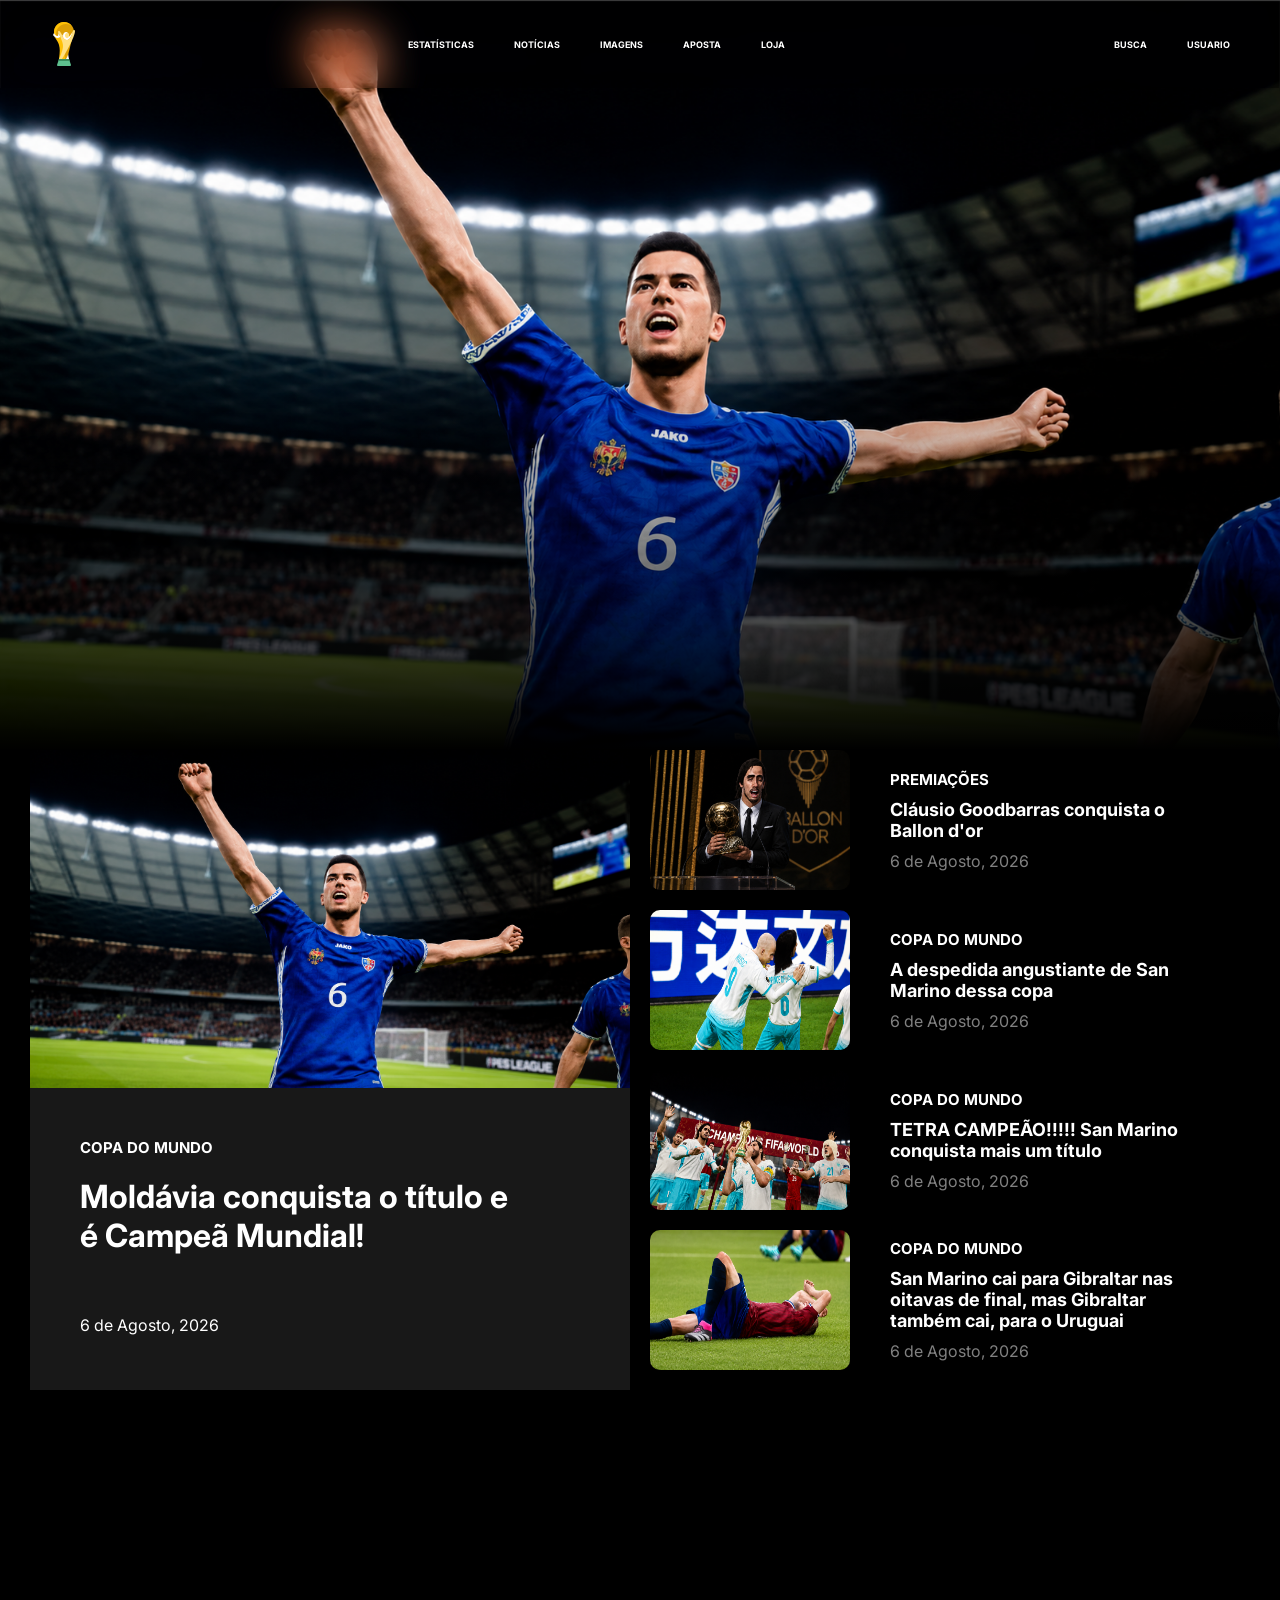
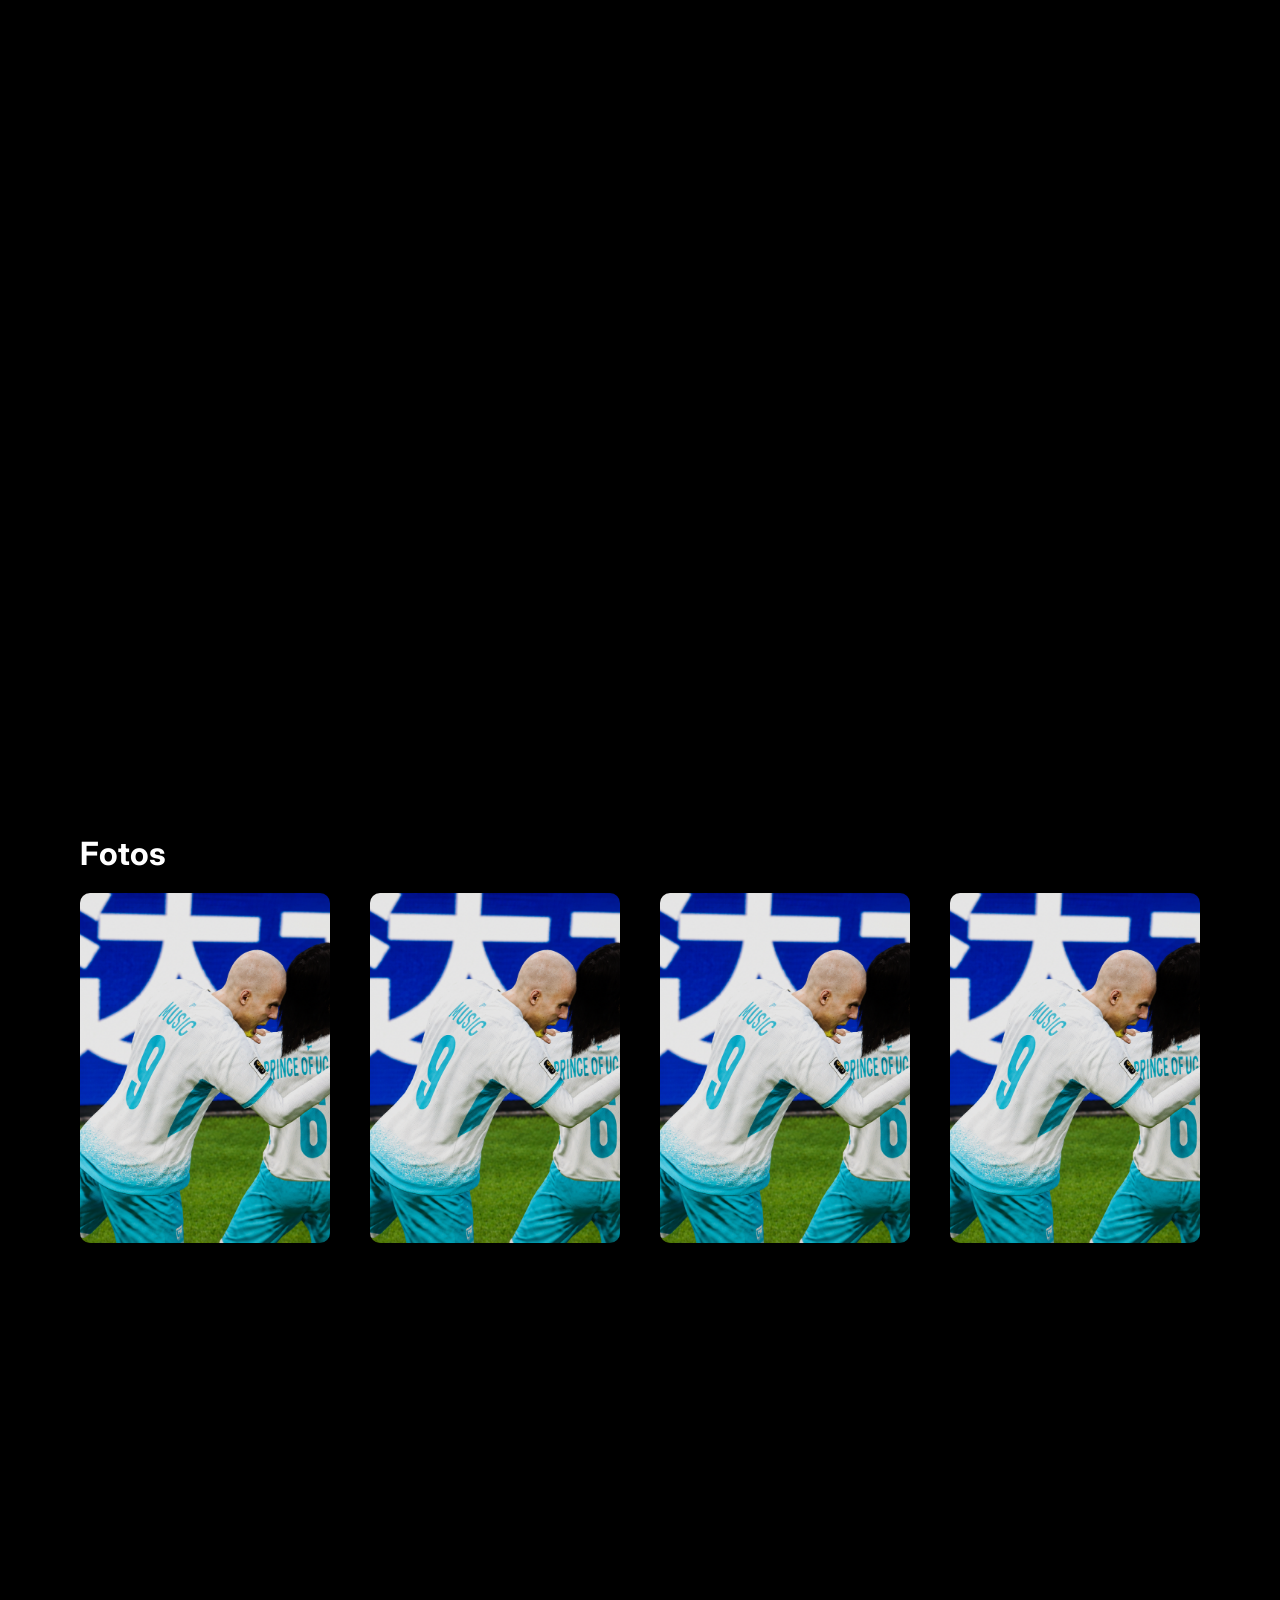
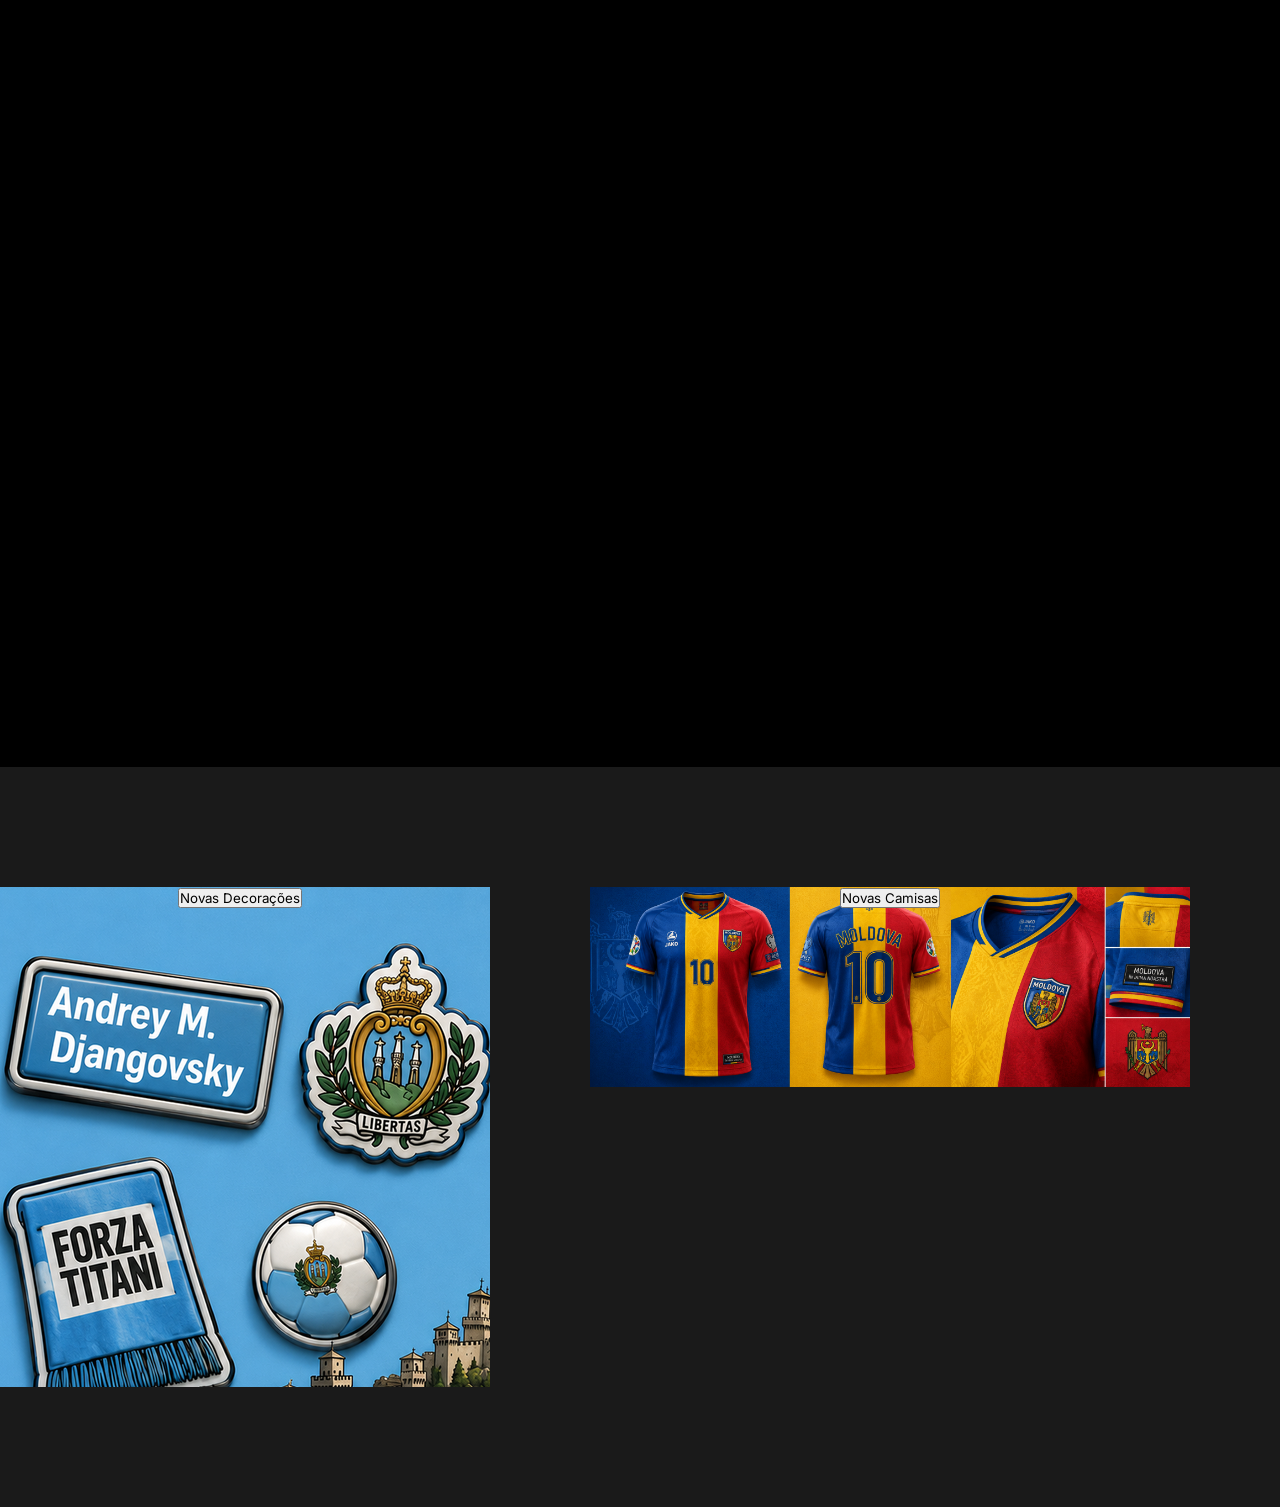
==== index.html @ 5e970877 "making the initial page" ====
<!DOCTYPE html>
<html lang="en">
<head>
    <meta charset="UTF-8">
    <meta name="viewport" content="width=device-width, initial-scale=1.0">
    <link rel="preconnect" href="https://fonts.googleapis.com">
    <link rel="preconnect" href="https://fonts.gstatic.com" crossorigin>
    <link href="https://fonts.googleapis.com/css2?family=Inter:ital,opsz,wght@0,14..32,100..900;1,14..32,100..900&family=Montserrat:ital,wght@0,100..900;1,100..900&display=swap" rel="stylesheet">
    <link rel="stylesheet" href="style.css">
    <link rel="icon" type="image/png" href="images/logoSite.png">
    <title>New World Cup</title>
</head>
<body>
    <nav>
        <img src="/images/logoSite.png" alt="Logo">
        <div class="centralOptions">
            <h1>Estatísticas</h1>
            <h1>Notícias</h1>
            <h1>Imagens</h1>
            <h1>Aposta</h1>
            <h1>Loja</h1>
        </div>
        <div class="rightSide-user">
            <h1>Busca</h1>
            <h1>Usuario</h1>
        </div>
    </nav>
    <main>
        <div class="slider">
            <div class="slides">
                <img src="/images/noticias/moldavaCampea.png" alt="">
                <img src="/images/noticias/johnnyeclausio.png" alt="">
                <img src="images/noticias/tetraSanMarino.png" alt="">
                <img src="images/noticias/GibraltarPerdendo.png" alt="">
            </div>
        </div>


        <div class="cardRecentNews">

            <div class="cardLeft">
                <img src="images/noticias/moldavaCampea.png" alt="NOTICIA1">
                <div class="infoNews1">
                    <h2>COPA DO MUNDO</h2>
                    <h1>Moldávia conquista o título e é Campeã Mundial!</h1>
                    <p>6 de Agosto, 2026</p>
                </div>
            </div>

            <div class="cardsRight">
                <div class="cards">
                    <img src="/images/noticias/clausioBoladeouro.png" alt="NEWS2">
                    <div class="infoNewsOthers">
                        <h2>PREMIAÇÕES</h2>
                        <h1>Cláusio Goodbarras conquista o Ballon d'or</h1>
                        <p>6 de Agosto, 2026</p>
                    </div>
                </div>
                <div class="cards">
                    <img src="/images/noticias/johnnyeclausio.png" alt="NEWS2">
                    <div class="infoNewsOthers">
                        <h2>COPA DO MUNDO</h2>
                        <h1>A despedida angustiante de San Marino dessa copa</h1>
                        <p>6 de Agosto, 2026</p>
                    </div>
                </div>
                <div class="cards">
                    <img src="/images/noticias/tetraSanMarino.png" alt="NEWS2">
                    <div class="infoNewsOthers">
                        <h2>COPA DO MUNDO</h2>
                        <h1>TETRA CAMPEÃO!!!!! San Marino conquista mais um título</h1>
                        <p>6 de Agosto, 2026</p>
                    </div>
                </div>
                <div class="cards">
                    <img src="/images/noticias/GibraltarPerdendo.png" alt="NEWS2">
                    <div class="infoNewsOthers">
                        <h2>COPA DO MUNDO</h2>
                        <h1>San Marino cai para Gibraltar nas oitavas de final, mas Gibraltar também cai, para o Uruguai</h1>
                        <p>6 de Agosto, 2026</p>
                    </div>
                </div>
            </div>
        </div>

        <div class="cardVideo">
            <video width="100%" height="900px" autoplay loop muted>
                <source src="images/teste.mp4" type="video/mp4">
            </video>
        </div>

        <div class="imagesPhotos">
            <h1>Fotos</h1>
            <div class="cardImages">
                <img src="/images/noticias/johnnyeclausio.png" alt="">
                <img src="/images/noticias/johnnyeclausio.png" alt="">
                <img src="/images/noticias/johnnyeclausio.png" alt="">
                <img src="/images/noticias/johnnyeclausio.png" alt="">
            </div>
        </div>

        <div class="cardVideo">
            <video width="100%" height="900px" autoplay loop muted>
                <source src="images/chaves1.mp4" type="video/mp4">
            </video>
        </div>


        <div class="lojaCards">
            
            <div class="leftSideStore">
                <div class="leftImageStore">
                    <button>Novas Decorações</button>
                </div>
            </div>
            <div class="rightUpSideStore">
                <div class="upSideStore">
                    <button>Novas Camisas</button>
                </div>
            </div>
        </div>


    </main>


    <script src="script.js"></script>
</body>
</html>
---- style.css ----
* {
    margin: 0;
    padding: 0;
    box-sizing: border-box;
    font-family: "Inter", sans-serif;
}

::-webkit-scrollbar {
    display: none;
}

nav {
    display: flex;
    justify-content: space-between;
    align-items: center;

    width: 100%;
    box-sizing: border-box;

    padding: 20px 40px;

    font-size: 6px;
    text-transform: uppercase;

    position: fixed;
    top: 0;
    left: 0;

    background: rgba(0, 0, 0, 0.1);
    backdrop-filter: blur(20px) saturate(180%);

    box-shadow:
        0 10px 40px rgba(0, 0, 0, 0),
        inset 0 1px 1px rgba(255, 255, 255, 0.25);

    z-index: 9999;

    transition: transform 0.35s ease;
}

nav.hidden {
    transform: translateY(-120%);
}

nav h1 {
    padding: 10px;
    transition: 0.6s ease;
    border-radius: 20px;
    color: white;
    cursor: pointer;
}

nav h1:hover {
    background-color: rgba(214, 214, 214, 0.13);
}


body {
    background-color: rgb(0, 0, 0);
}

.centralOptions {
    display: flex;
    gap: 20px;
}


.rightSide-user {
    display: flex;
    gap: 20px;
}

.slider {
    position: relative;
    width: 100%;
    height: 750px;
    overflow: hidden;
}

.slider::after {
    content: "";
    position: absolute;
    inset: 0;

    background: linear-gradient(
        to bottom,
        transparent 50%,
        black 100%
    );

    pointer-events: none;
}

#prev,
#next {
    position: absolute;
    top: 50%;
    transform: translateY(-50%);
    z-index: 2;
    padding: 15px 20px;
    font-size: 30px;
    cursor: pointer;
}

#prev {
    left: 20px;
}

#next {
    right: 20px;
}

.slides {
    display: flex;
    width: 100%;
    height: 100%;

    transition: transform 0.5s ease;
}

.slides img {
    width: 100%;
    height: 100%;

    flex: 0 0 100%;
    object-fit: cover;
}

.cardRecentNews {
    display: flex;
    color: white;
    padding-bottom: 80px;
}

main {
    display: flex;
    flex-direction: column;
    justify-content: center;
    text-align: center;
    align-items: center;
}


/* Card de notícias principais */

.cardLeft {
    display: flex;
    text-align: start;
    flex-direction: column;
    background-color: rgba(255, 255, 255, 0.096);
    gap: 50px;
    cursor: pointer;
    transition: 0.4s ease;
    padding-bottom: 40px;
}

.cardLeft:hover {
    background-color: rgba(255, 255, 255, 0.116);
}

.cardLeft img{
    width: 600px;
}

.infoNews1 {
    padding-left: 50px;
    max-width: 500px;
}

.infoNews1 h2 {
    font-size: 15px;
}

.infoNews1 h1 {
    padding: 20px 0px 60px 0px;
}


.cards {
    display: flex;
    align-items: center;
    margin: 0px 0px 20px 20px;
    gap: 40px;
    padding: 20px 40px 20px 0px;
    cursor: pointer;
    border-radius: 10px;
    max-width: 600px;
    max-height: 140px;
    text-align: start;
    transition: 0.4s ease;
}

.cards:hover {
    background-color: rgba(255, 255, 255, 0.116);
}

.cards h1 {
    font-size: 18px;
    padding: 10px 0px 10px 0px;
}

.cards h2 {
    font-size: 15px;

}

.cards p {
    color: gray;
}

.cards img {
    width: 200px;
    min-width: 200px;
    min-height: 140px;
    border-radius: 10px;
}

.cardVideo {
    overflow: hidden;
    
    -webkit-mask-image: linear-gradient(
        to bottom,
        black 70%,
        transparent 100%
    );

    mask-image: linear-gradient(
        to bottom,
        black 70%,
        transparent 100%
    );
}
.cardVideo::after {
    content: "";
    position: absolute;
    inset: 0;
    background: linear-gradient(
        to bottom,
        transparent 50%,
        black 100%
    );
    pointer-events: none;
}

.imagesPhotos {
    display: flex;
    flex-direction: column;
    color: white;
    text-align: start;
    gap: 20px;
    padding: 60px 0px 120px 0px;
}

.cardImages {
    display: flex;
    gap: 40px;
}

.cardImages img {
    width: 250px;
    height: 350px;
    object-fit: cover;
    border-radius: 10px;
    opacity: 90%;
    transition: 0.4s ease;
    cursor: pointer;
}

.cardImages img:hover {
    opacity: 100%;
}

.lojaCards {
    display: flex;
    padding: 120px 0px 120px 0px;
    background-color: rgb(26, 26, 26);
    justify-content: center;
    width: 100%;
    position: relative;
    top: 100px;
}

.lojaCards h1{
    color: white;
}

.leftImageStore {
    width: 500px;
    height: 500px;
    background-image: url(/images/sanMarinoFigurinhas.png);
}

.upSideStore {
    width: 800px;
    height: 200px;
    background-image: url(/images/CamisasMoldavia.png);
    background-size: contain;
    background-repeat: no-repeat;
    background-position: center;
}
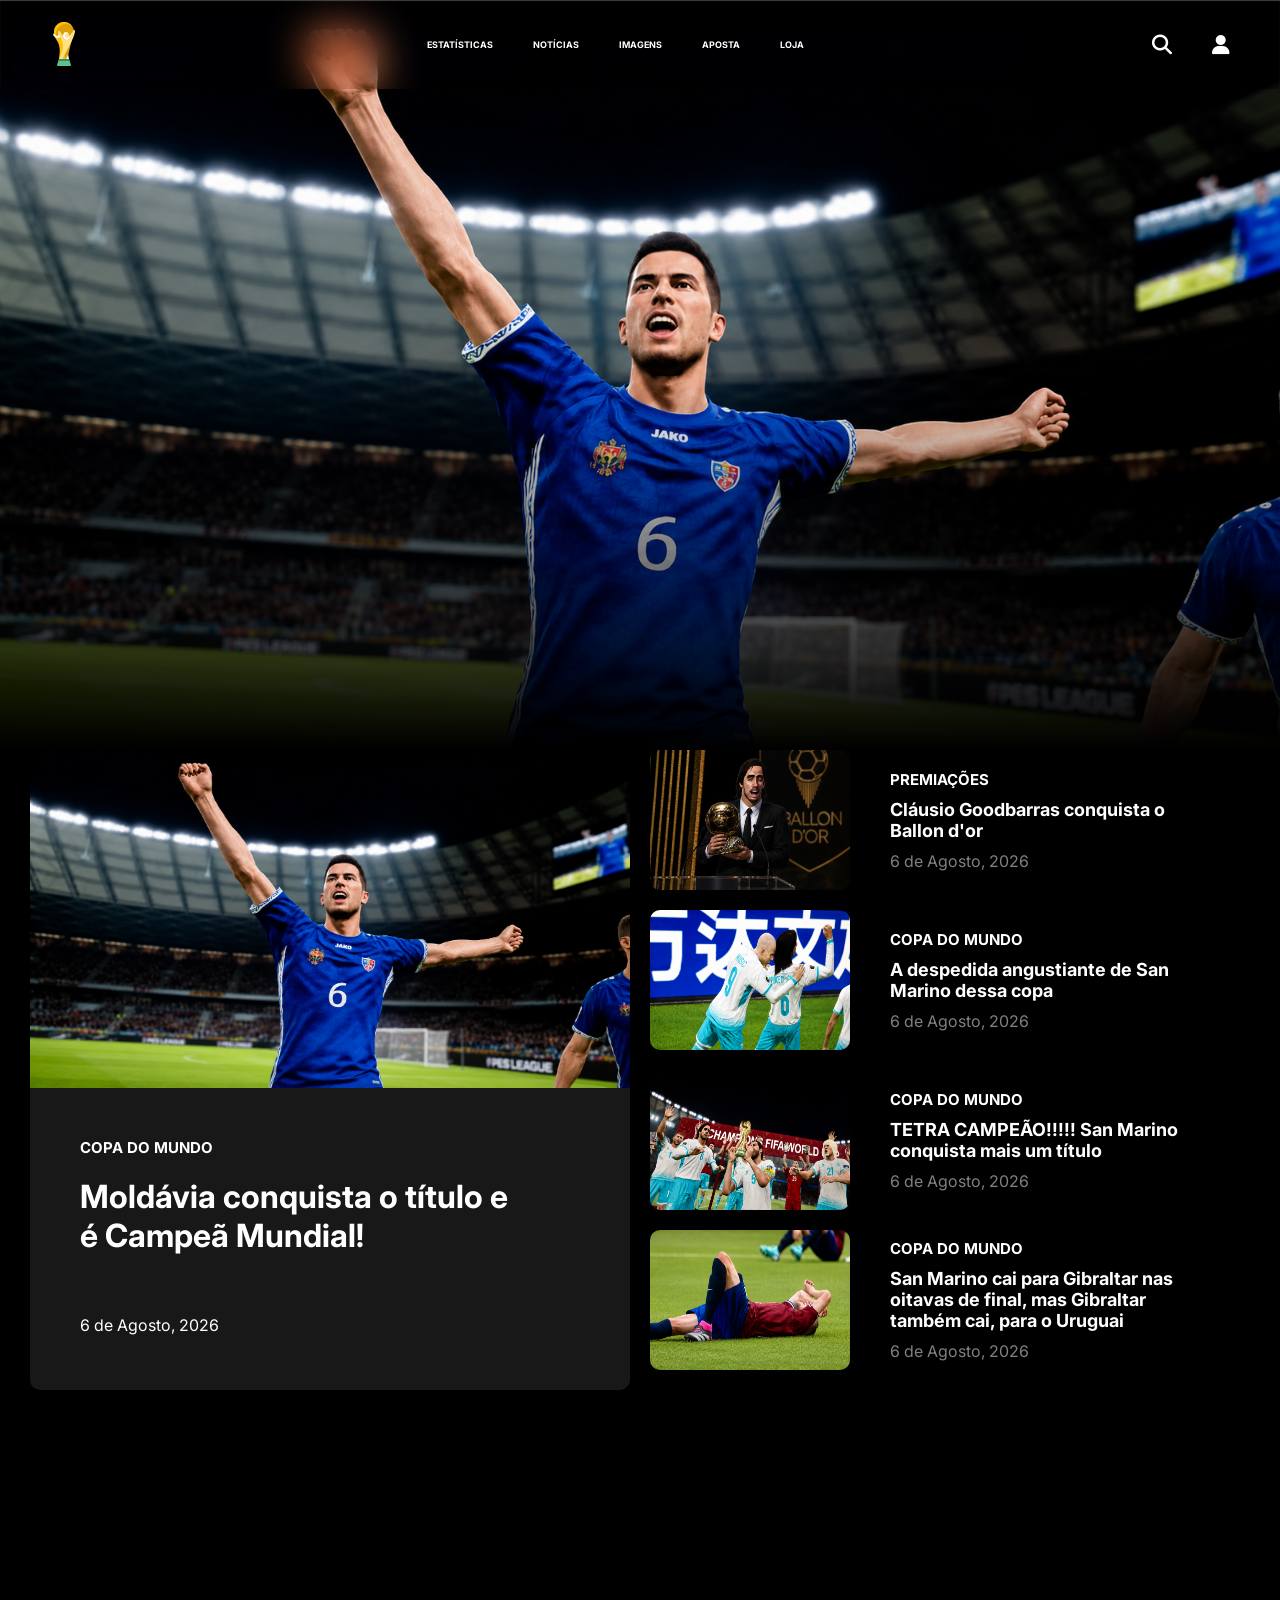
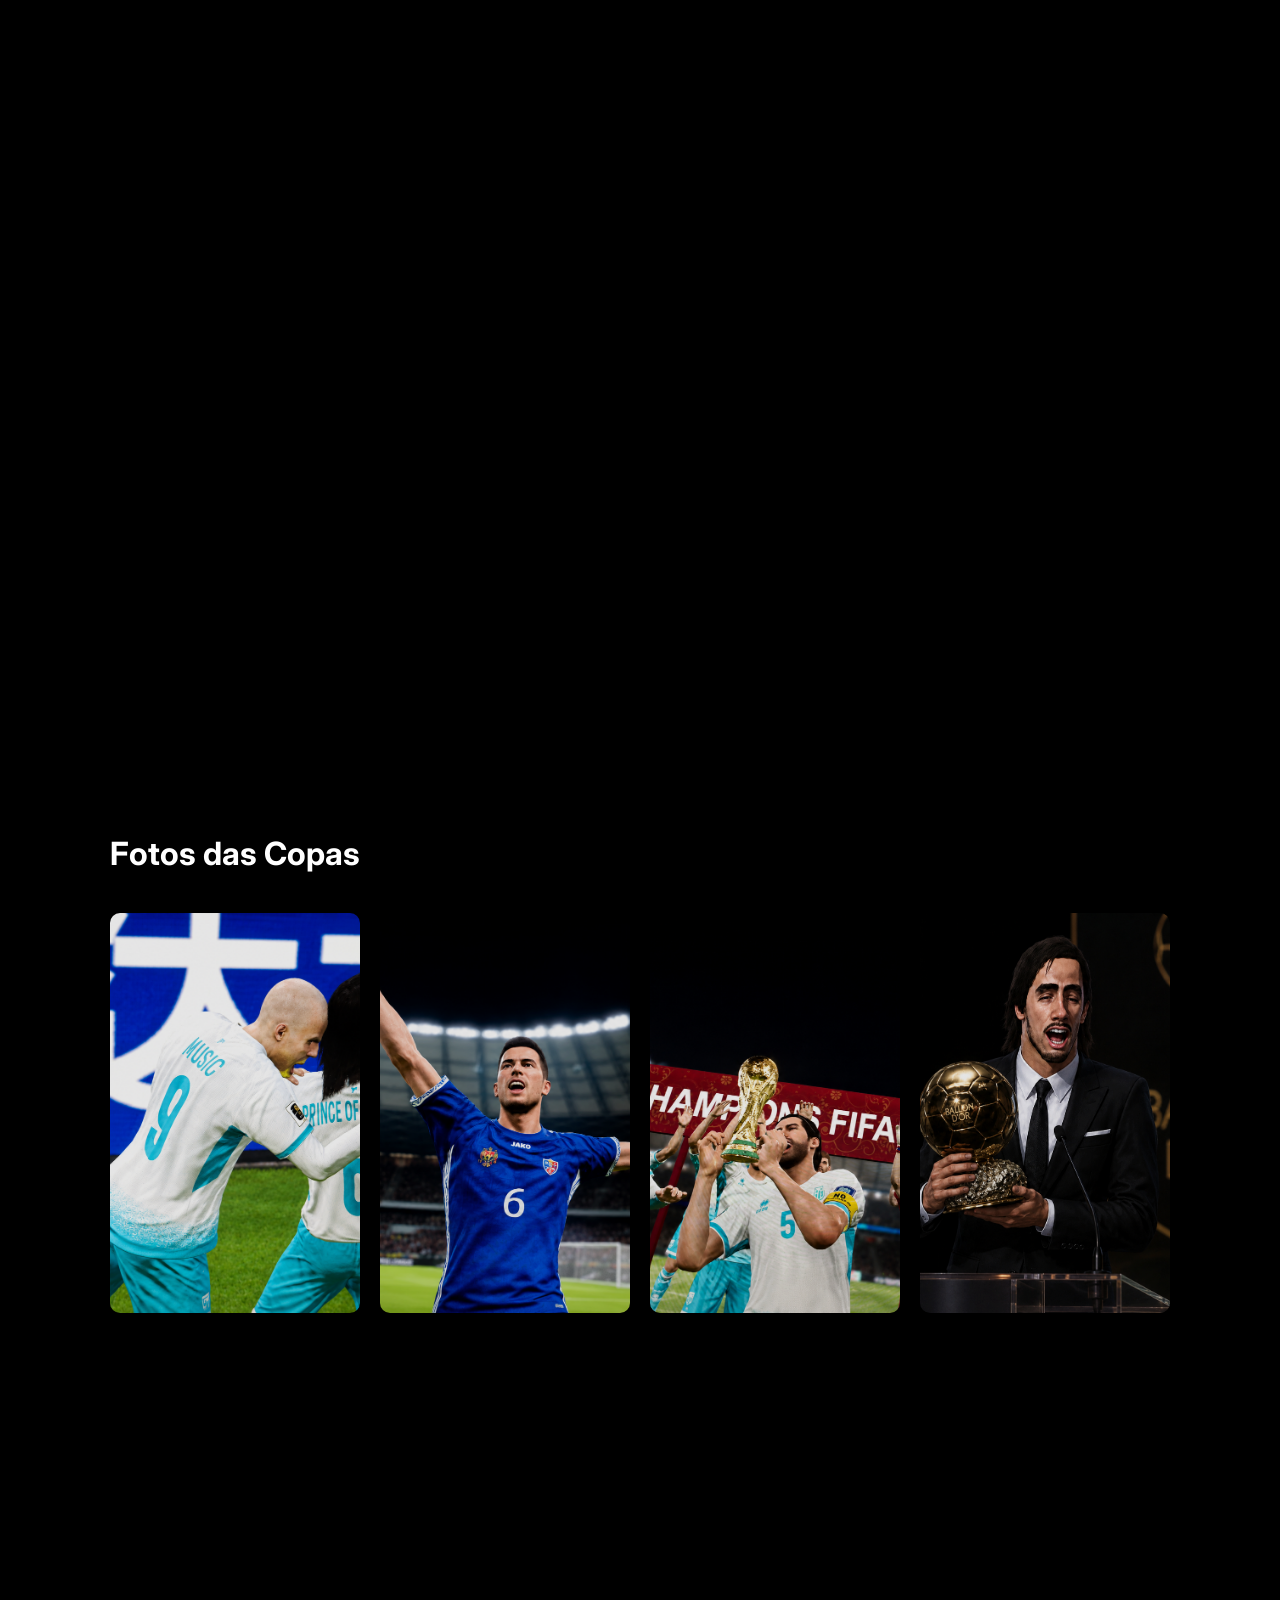
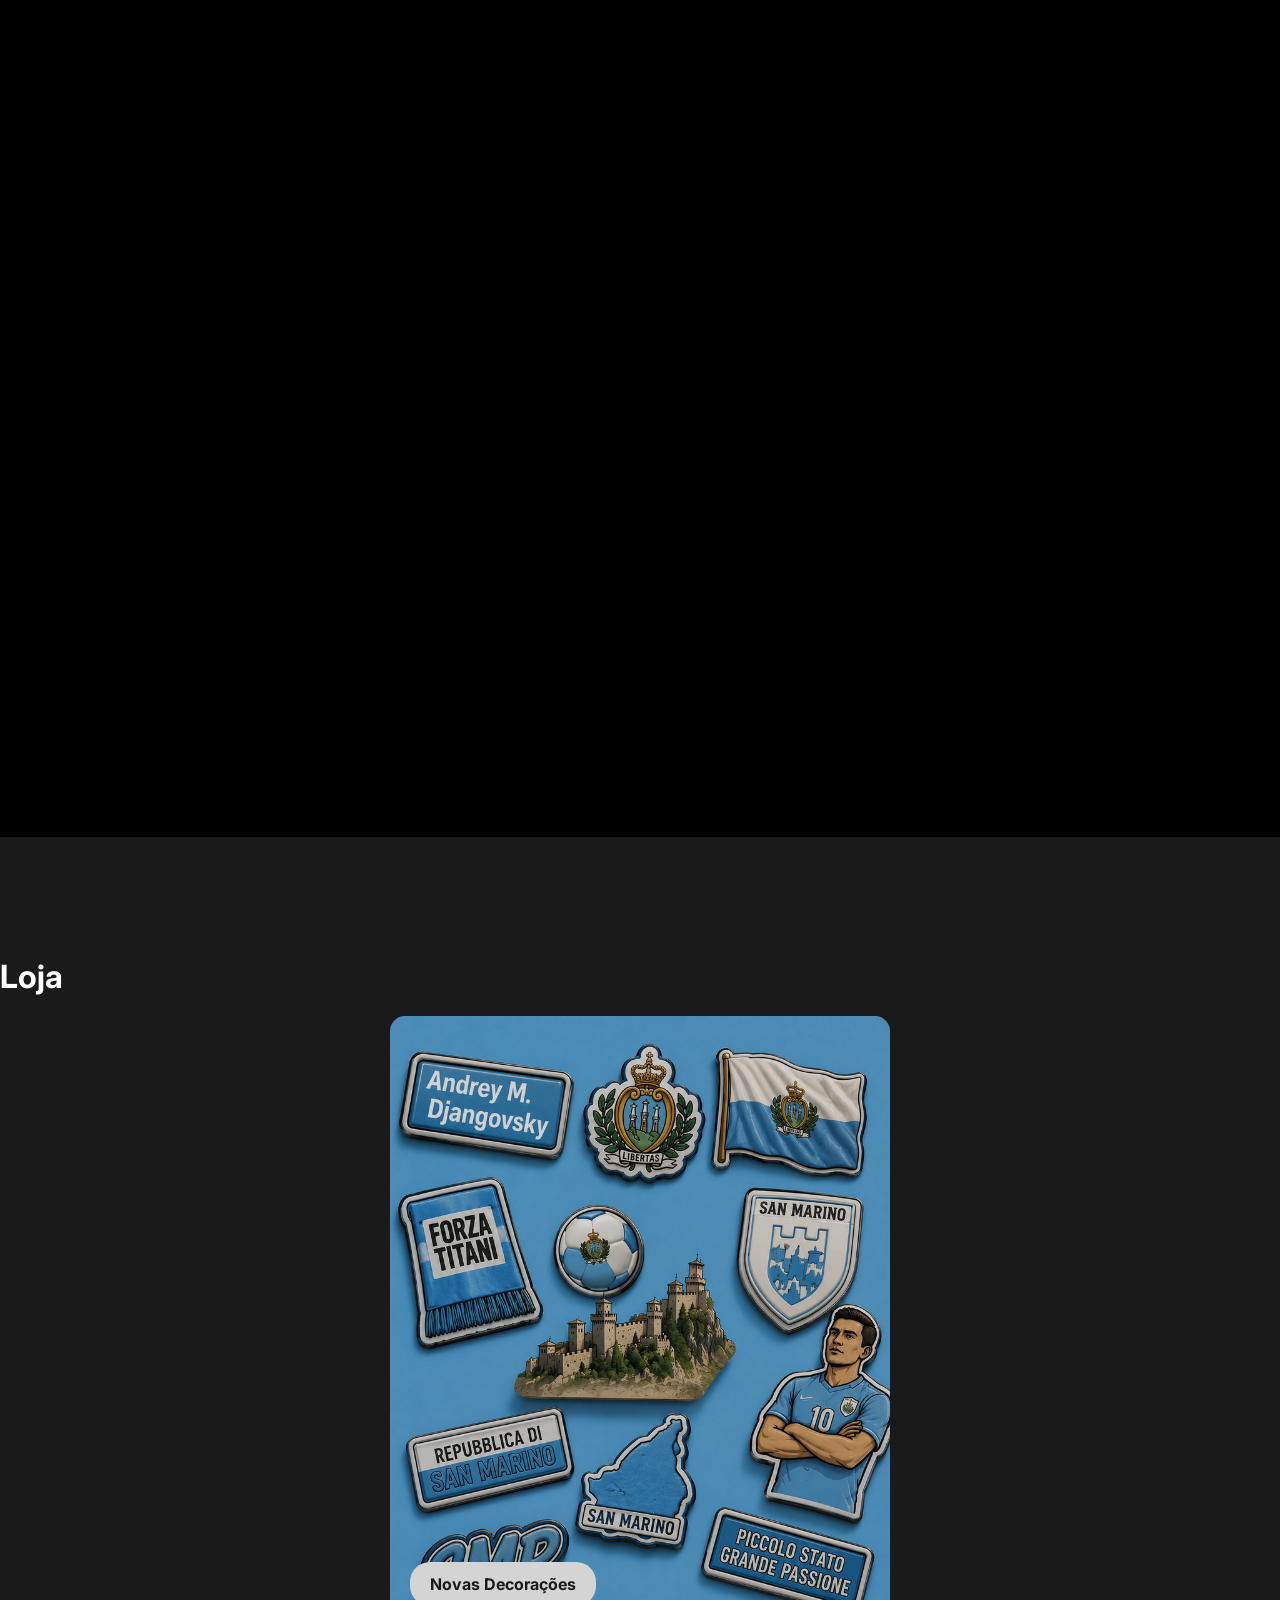
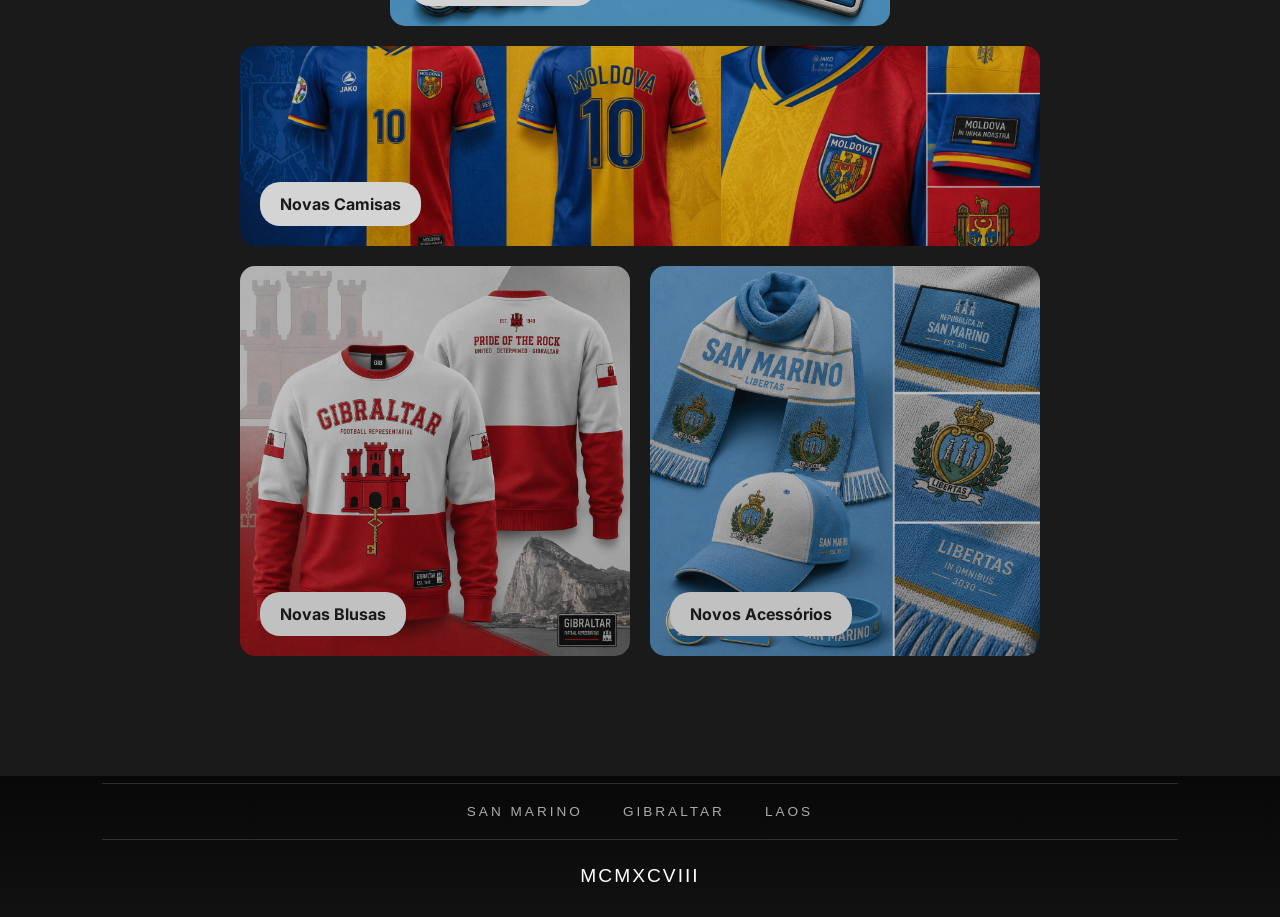
==== commit 88405f9c: "fixing some errors and changing things" ====
--- a/index.html
+++ b/index.html
@@ -1,18 +1,27 @@
 <!DOCTYPE html>
-<html lang="en">
+<html lang="pt-br">
+
 <head>
     <meta charset="UTF-8">
     <meta name="viewport" content="width=device-width, initial-scale=1.0">
     <link rel="preconnect" href="https://fonts.googleapis.com">
     <link rel="preconnect" href="https://fonts.gstatic.com" crossorigin>
-    <link href="https://fonts.googleapis.com/css2?family=Inter:ital,opsz,wght@0,14..32,100..900;1,14..32,100..900&family=Montserrat:ital,wght@0,100..900;1,100..900&display=swap" rel="stylesheet">
+    <link
+        href="https://fonts.googleapis.com/css2?family=Inter:ital,opsz,wght@0,14..32,100..900;1,14..32,100..900&family=Montserrat:ital,wght@0,100..900;1,100..900&display=swap"
+        rel="stylesheet">
+    <link rel="stylesheet" href="https://cdnjs.cloudflare.com/ajax/libs/font-awesome/6.5.2/css/all.min.css">
     <link rel="stylesheet" href="style.css">
     <link rel="icon" type="image/png" href="images/logoSite.png">
     <title>New World Cup</title>
 </head>
+
 <body>
+
+    <!-- FAZER CONTADOR DE TEMPO PARA A PRÓXIMA COPA -->
     <nav>
-        <img src="/images/logoSite.png" alt="Logo">
+        <a href="/index.html">
+            <img src="/images/logoSite.png" alt="Logo">
+        </a>
         <div class="centralOptions">
             <h1>Estatísticas</h1>
             <h1>Notícias</h1>
@@ -21,8 +30,8 @@
             <h1>Loja</h1>
         </div>
         <div class="rightSide-user">
-            <h1>Busca</h1>
-            <h1>Usuario</h1>
+            <i class="fa-solid fa-magnifying-glass"></i>
+            <i class="fa-solid fa-user"></i>
         </div>
     </nav>
     <main>
@@ -76,7 +85,8 @@
                     <img src="/images/noticias/GibraltarPerdendo.png" alt="NEWS2">
                     <div class="infoNewsOthers">
                         <h2>COPA DO MUNDO</h2>
-                        <h1>San Marino cai para Gibraltar nas oitavas de final, mas Gibraltar também cai, para o Uruguai</h1>
+                        <h1>San Marino cai para Gibraltar nas oitavas de final, mas Gibraltar também cai, para o Uruguai
+                        </h1>
                         <p>6 de Agosto, 2026</p>
                     </div>
                 </div>
@@ -90,12 +100,12 @@
         </div>
 
         <div class="imagesPhotos">
-            <h1>Fotos</h1>
+            <h1>Fotos das Copas</h1>
             <div class="cardImages">
                 <img src="/images/noticias/johnnyeclausio.png" alt="">
-                <img src="/images/noticias/johnnyeclausio.png" alt="">
-                <img src="/images/noticias/johnnyeclausio.png" alt="">
-                <img src="/images/noticias/johnnyeclausio.png" alt="">
+                <img src="/images/noticias/moldavaCampea.png" alt="">
+                <img src="/images/noticias/tetraSanMarino.png" alt="">
+                <img src="/images/noticias/clausioBoladeouro.png" alt="">
             </div>
         </div>
 
@@ -105,9 +115,8 @@
             </video>
         </div>
 
-
         <div class="lojaCards">
-            
+            <h1>Loja</h1>
             <div class="leftSideStore">
                 <div class="leftImageStore">
                     <button>Novas Decorações</button>
@@ -117,8 +126,31 @@
                 <div class="upSideStore">
                     <button>Novas Camisas</button>
                 </div>
+                <div class="downSide">
+                    <div class="downLeftSideStore">
+                        <button>Novas Blusas</button>
+                    </div>
+                    <div class="downRightSideStore">
+                        <button>Novos Acessórios</button>
+                    </div>
+                </div>
             </div>
         </div>
+
+        <footer>
+            <div class="textFooter">
+                <h2>Andrey Malakovitch Djangovsky</h2>
+
+                <div class="siteStates">
+                    <h2>San Marino</h2>
+                    <h2>Gibraltar</h2>
+                    <h2>Laos</h2>
+                </div>
+
+                <h2>MCMXCVIII</h2>
+            </div>
+        </footer>
+
 
 
     </main>
@@ -126,4 +158,5 @@
 
     <script src="script.js"></script>
 </body>
+
 </html>
--- a/style.css
+++ b/style.css
@@ -54,6 +54,24 @@
     background-color: rgba(214, 214, 214, 0.13);
 }
 
+.rightSide-user {
+    display: flex;
+    gap: 25px;
+}
+
+.rightSide-user i {
+    font-size: 20px;
+    color: white;
+    cursor: pointer;
+    transition: 0.3s;
+    padding: 10px;
+    border-radius: 20px;
+}
+
+.rightSide-user i:hover {
+    color: #aaa;
+    background-color: rgba(214, 214, 214, 0.13);
+}
 
 body {
     background-color: rgb(0, 0, 0);
@@ -82,11 +100,9 @@
     position: absolute;
     inset: 0;
 
-    background: linear-gradient(
-        to bottom,
-        transparent 50%,
-        black 100%
-    );
+    background: linear-gradient(to bottom,
+            transparent 50%,
+            black 100%);
 
     pointer-events: none;
 }
@@ -152,13 +168,14 @@
     cursor: pointer;
     transition: 0.4s ease;
     padding-bottom: 40px;
+    border-radius: 10px;
 }
 
 .cardLeft:hover {
     background-color: rgba(255, 255, 255, 0.116);
 }
 
-.cardLeft img{
+.cardLeft img {
     width: 600px;
 }
 
@@ -217,28 +234,23 @@
 
 .cardVideo {
     overflow: hidden;
-    
-    -webkit-mask-image: linear-gradient(
-        to bottom,
-        black 70%,
-        transparent 100%
-    );
-
-    mask-image: linear-gradient(
-        to bottom,
-        black 70%,
-        transparent 100%
-    );
-}
+
+    -webkit-mask-image: linear-gradient(to bottom,
+            black 70%,
+            transparent 100%);
+
+    mask-image: linear-gradient(to bottom,
+            black 70%,
+            transparent 100%);
+}
+
 .cardVideo::after {
     content: "";
     position: absolute;
     inset: 0;
-    background: linear-gradient(
-        to bottom,
-        transparent 50%,
-        black 100%
-    );
+    background: linear-gradient(to bottom,
+            transparent 50%,
+            black 100%);
     pointer-events: none;
 }
 
@@ -247,18 +259,18 @@
     flex-direction: column;
     color: white;
     text-align: start;
+    gap: 40px;
+    padding: 60px 0px 120px 0px;
+}
+
+.cardImages {
+    display: flex;
     gap: 20px;
-    padding: 60px 0px 120px 0px;
-}
-
-.cardImages {
-    display: flex;
-    gap: 40px;
 }
 
 .cardImages img {
     width: 250px;
-    height: 350px;
+    height: 400px;
     object-fit: cover;
     border-radius: 10px;
     opacity: 90%;
@@ -272,30 +284,218 @@
 
 .lojaCards {
     display: flex;
-    padding: 120px 0px 120px 0px;
-    background-color: rgb(26, 26, 26);
     justify-content: center;
-    width: 100%;
+    align-items: center;
+    gap: 20px;
+
+    padding: 120px 0;
+
     position: relative;
     top: 100px;
-}
-
-.lojaCards h1{
+
+    background-color: rgb(26, 26, 26);
+
+    width: 100%;
+
+    flex-wrap: wrap;
+}
+
+.lojaCards div {
+    cursor: pointer;
+    opacity: 90%;
+    transition: 0.4s ease;
+}
+
+.lojaCards div:hover {
+    opacity: 100%;
+}
+
+.lojaCards h1 {
     color: white;
+
+    width: 100%;
+    text-align: left;
+
+    max-width: 1320px;
+    margin: 0 auto;
+}
+
+.leftSideStore {
+    width: 500px;
+    height: 610px;
 }
 
 .leftImageStore {
-    width: 500px;
-    height: 500px;
+    width: 100%;
+    height: 100%;
+
     background-image: url(/images/sanMarinoFigurinhas.png);
-}
-
-.upSideStore {
-    width: 800px;
-    height: 200px;
-    background-image: url(/images/CamisasMoldavia.png);
-    background-size: contain;
+    background-size: cover;
     background-repeat: no-repeat;
     background-position: center;
-}
-
+
+    border-radius: 15px;
+
+    position: relative;
+}
+
+
+.rightUpSideStore {
+    display: flex;
+    flex-direction: column;
+
+    gap: 20px;
+
+    width: 800px;
+}
+
+.upSideStore {
+    width: 100%;
+    height: 200px;
+
+    background-image: url(/images/CamisasMoldavia.png);
+    background-size: cover;
+    background-repeat: no-repeat;
+    background-position: center;
+
+    border-radius: 15px;
+
+    position: relative;
+}
+
+.downSide {
+    display: flex;
+
+    gap: 20px;
+
+    width: 100%;
+}
+
+.downLeftSideStore,
+.downRightSideStore {
+    width: 50%;
+    aspect-ratio: 1 / 1;
+
+    border-radius: 15px;
+
+    position: relative;
+
+    background-size: cover;
+    background-repeat: no-repeat;
+    background-position: center;
+}
+
+
+.downLeftSideStore {
+    background-color: red;
+    background-image: url(/images/blusaGibraltar.png);
+}
+
+.downRightSideStore {
+    background-color: red;
+    background-image: url(/images/acessoriosSanMarino.png);
+}
+
+.lojaCards button {
+    position: absolute;
+
+    bottom: 20px;
+    left: 20px;
+
+    padding: 12px 20px;
+
+    border: none;
+    border-radius: 20px;
+
+    background-color: white;
+    color: #1a1a1a;
+
+    font-size: 16px;
+    font-weight: bold;
+
+    cursor: pointer;
+}
+
+.lojaDivs {
+
+    color: white;
+    display: flex;
+    flex-direction: column;
+    position: relative;
+    top: 100px;
+    text-align: start;
+}
+
+footer {
+    width: 100%;
+    padding: 60px 8% 30px;
+    background: linear-gradient(
+        to bottom,
+        #000 0%,
+        #080808 45%,
+        #111 100%
+    );
+    color: #fff;
+    box-sizing: border-box;
+}
+
+.textFooter {
+    max-width: 1200px;
+    margin: 0 auto;
+
+    display: flex;
+    flex-direction: column;
+    align-items: center;
+    gap: 25px;
+
+    text-align: center;
+}
+
+.textFooter h2 {
+    margin: 0;
+    font-family: Arial, Helvetica, sans-serif;
+    font-size: 1.2rem;
+    font-weight: 500;
+    letter-spacing: 2px;
+}
+
+
+.siteStates {
+    display: flex;
+    align-items: center;
+    justify-content: center;
+    gap: 40px;
+
+    padding: 20px 0;
+    width: 100%;
+
+    border-top: 1px solid rgba(255, 255, 255, 0.15);
+    border-bottom: 1px solid rgba(255, 255, 255, 0.15);
+}
+
+.siteStates h2 {
+    font-size: 0.85rem;
+    text-transform: uppercase;
+    letter-spacing: 3px;
+    color: #aaa;
+
+    transition: color 0.3s ease;
+
+    cursor: pointer;
+}
+
+.siteStates h2:hover {
+    color: #fff;
+}
+
+@media (max-width: 600px) {
+    footer {
+        padding: 45px 20px 25px;
+    }
+
+
+    .siteStates {
+        flex-direction: column;
+        gap: 15px;
+    }
+}
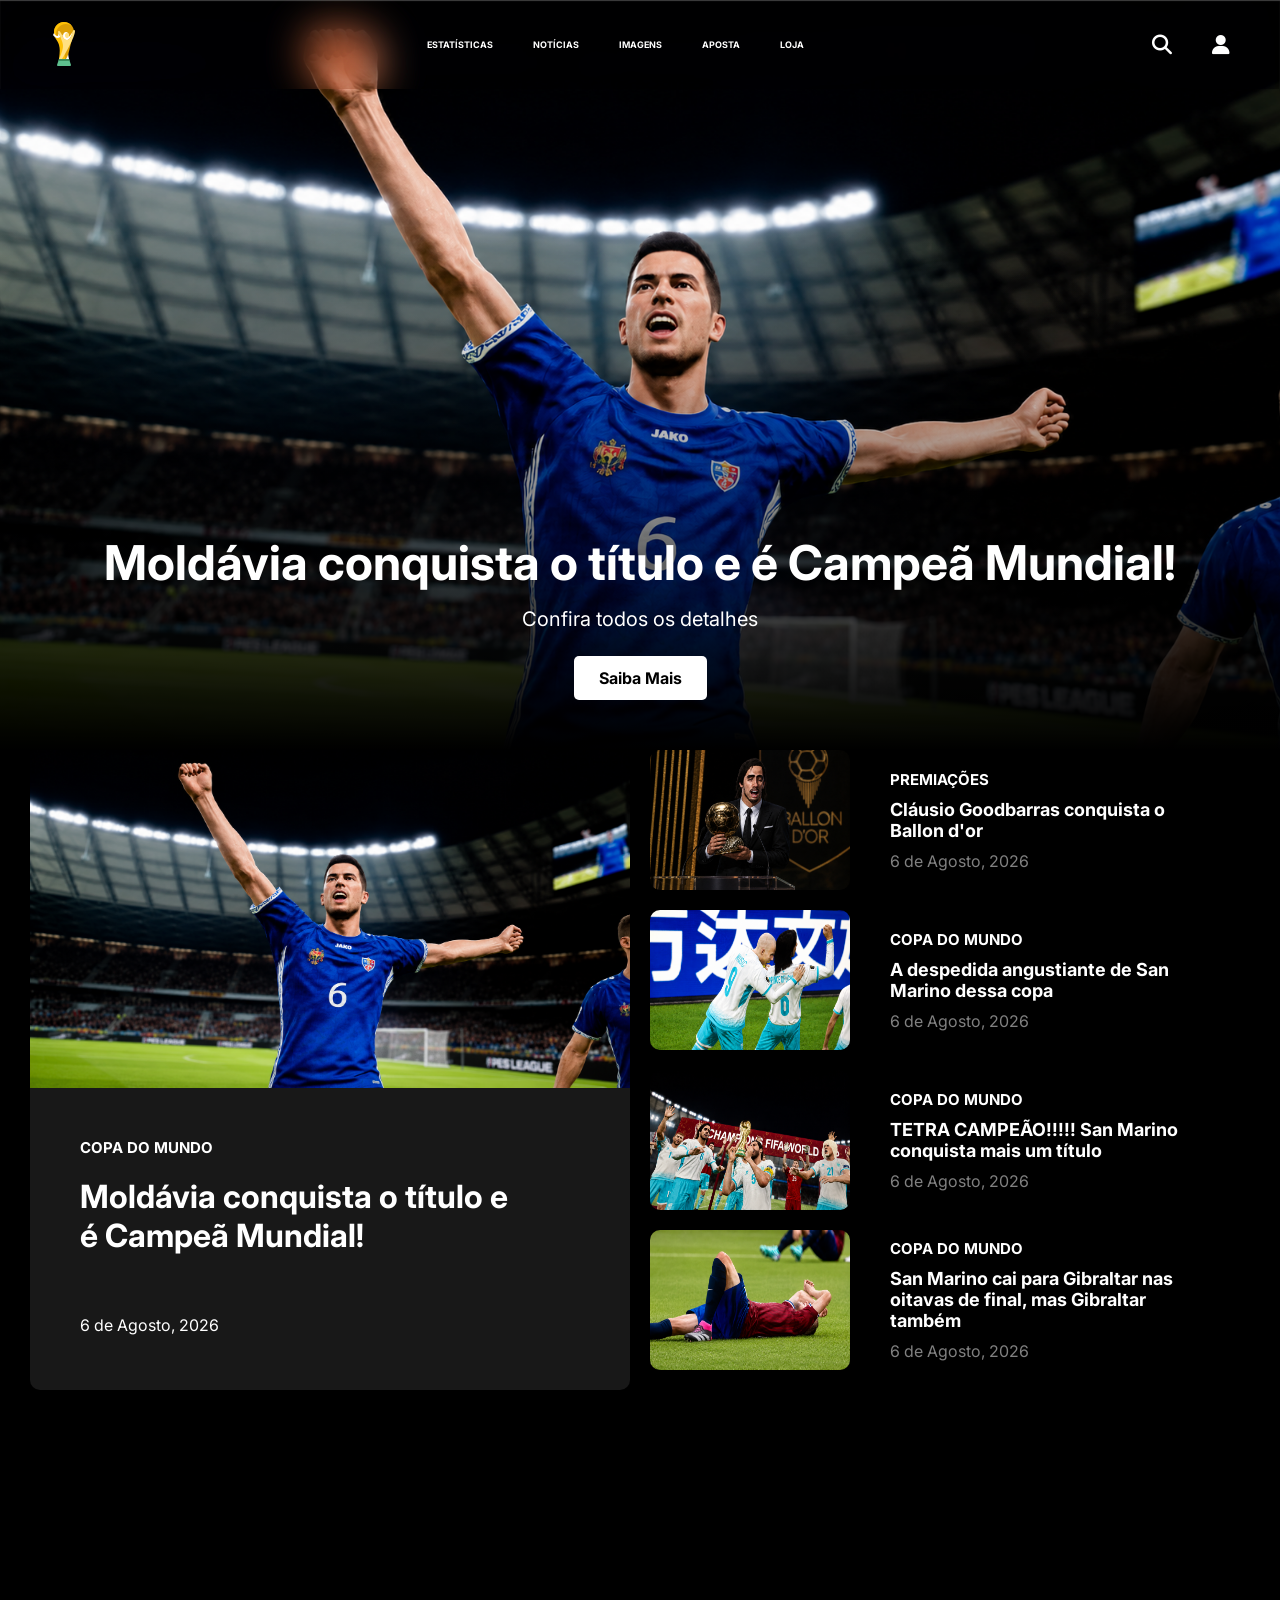
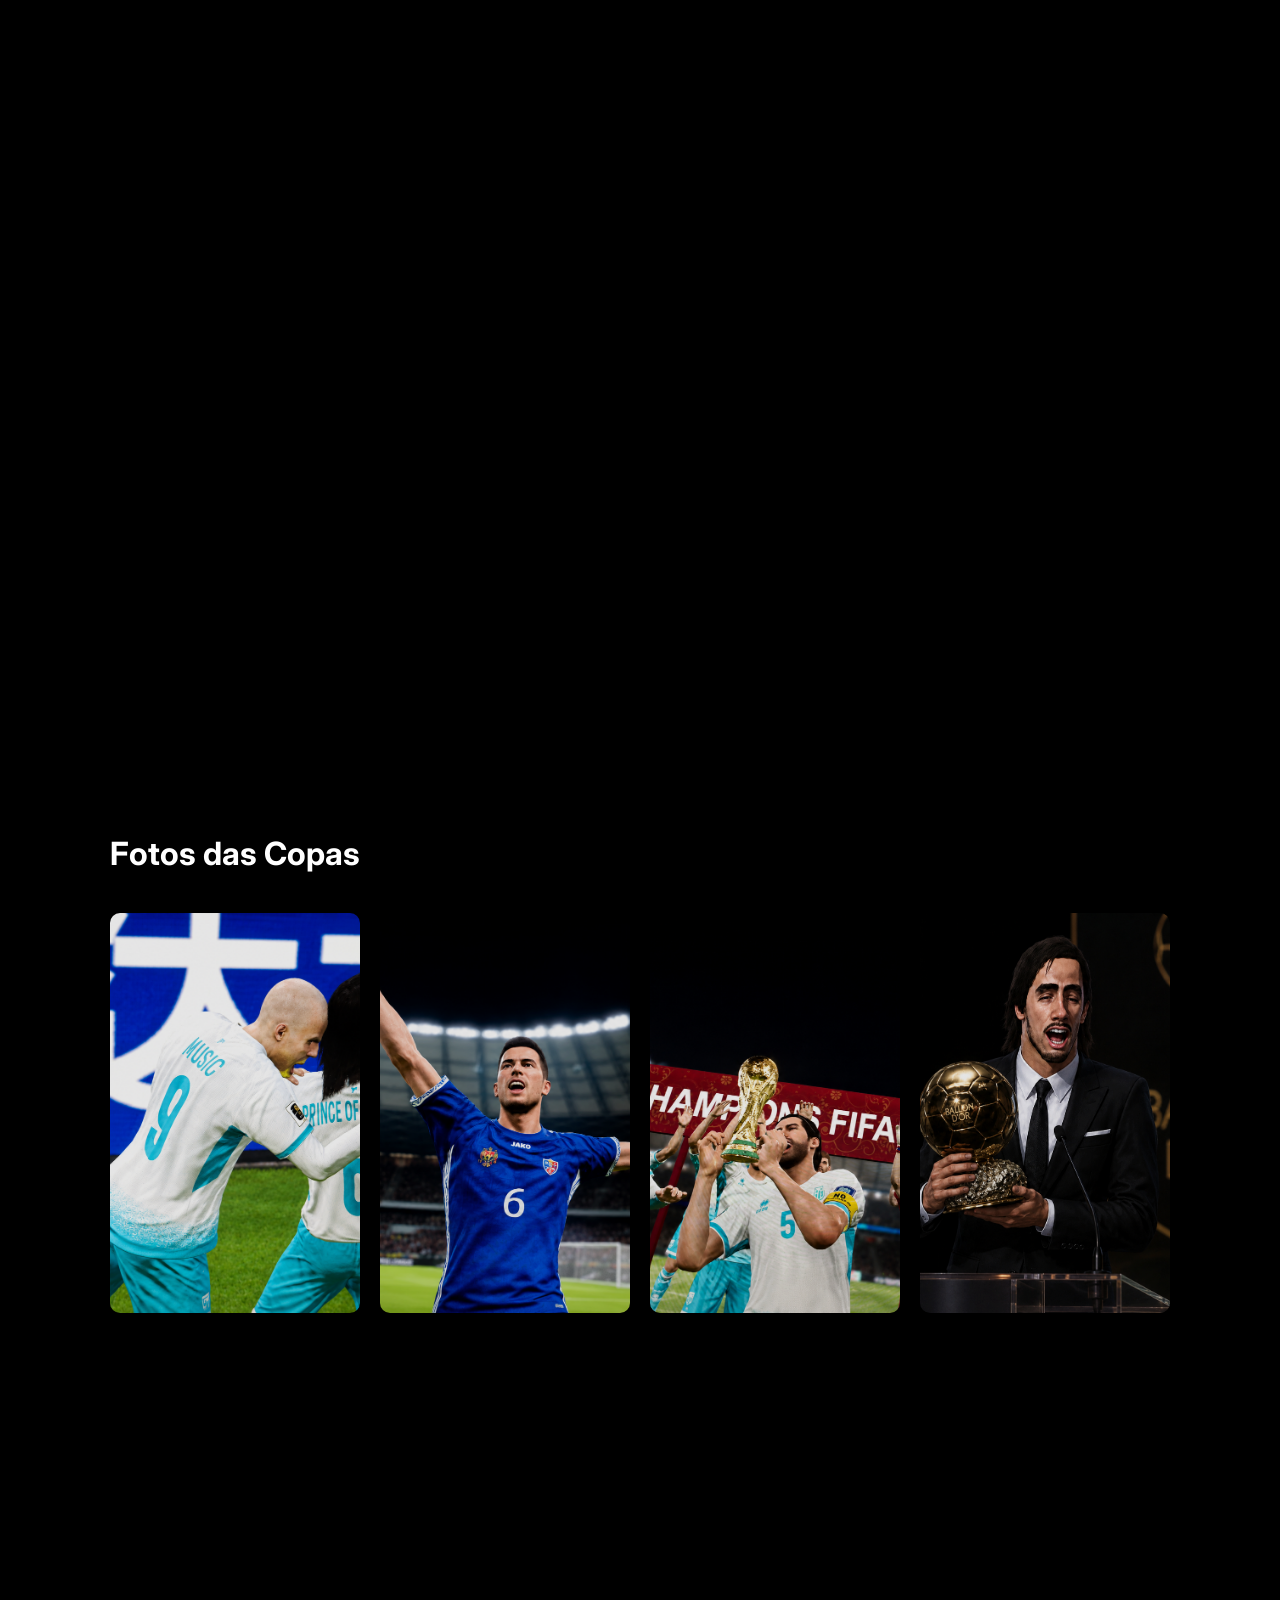
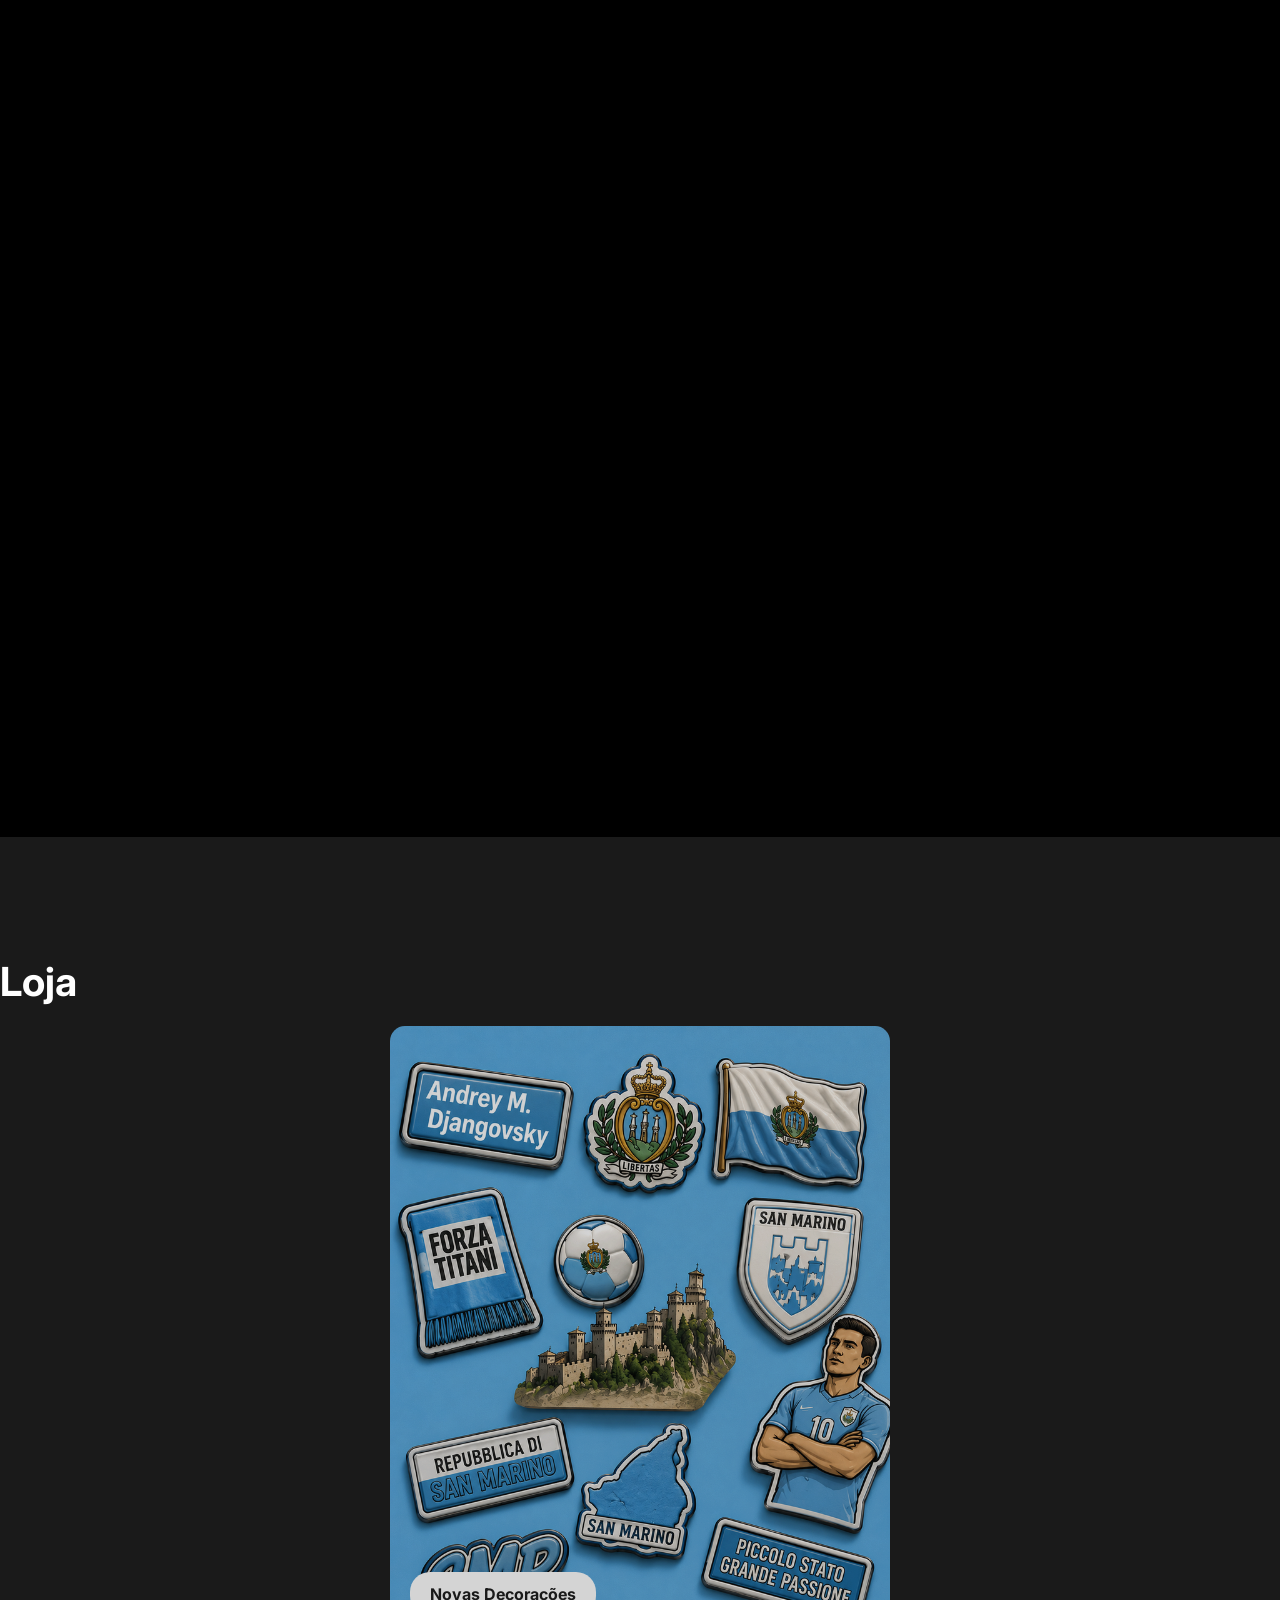
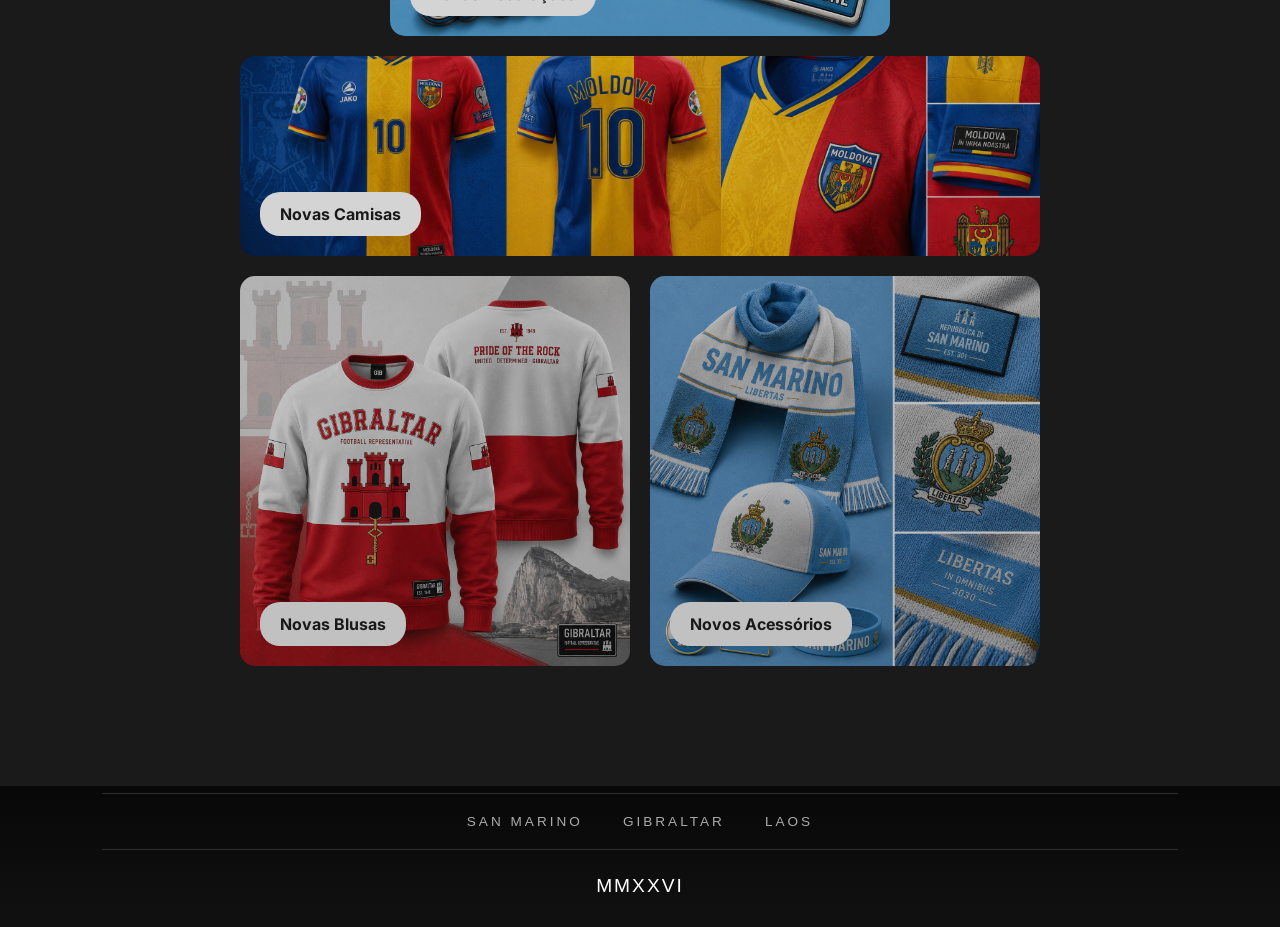
==== commit e025efc5: "." ====
--- a/index.html
+++ b/index.html
@@ -35,13 +35,66 @@
         </div>
     </nav>
     <main>
+
+
         <div class="slider">
+
             <div class="slides">
-                <img src="/images/noticias/moldavaCampea.png" alt="">
-                <img src="/images/noticias/johnnyeclausio.png" alt="">
-                <img src="images/noticias/tetraSanMarino.png" alt="">
-                <img src="images/noticias/GibraltarPerdendo.png" alt="">
-            </div>
+
+                <div class="slide">
+                    <img src="/images/noticias/moldavaCampea.png" alt="Moldávia campeã">
+
+                    <div class="infoImage">
+                        <h1>Moldávia conquista o título e é Campeã Mundial!</h1>
+                        <p>Confira todos os detalhes</p>
+                        <a href="/noticias/moldava-campea" class="newsButton">
+                            Saiba Mais
+                        </a>
+                    </div>
+                </div>
+
+
+                <div class="slide">
+                    <img src="/images/noticias/johnnyeclausio.png" alt="Johnny e Clausio">
+
+                    <div class="infoImage">
+                        <h1>A despedida angustiante de San Marino dessa copa</h1>
+                        <p>O mundo sente por San Marino</p>
+                        <a href="/noticias/johnny-clausio" class="newsButton">
+                            Ler notícia
+                        </a>
+                    </div>
+                </div>
+
+
+                <div class="slide">
+                    <img src="/images/noticias/tetraSanMarino.png" alt="San Marino">
+
+                    <div class="infoImage">
+                        <h1>TETRA CAMPEÃO!!!!! San Marino conquista mais um título</h1>
+                        <p>Senhoras e senhores, San Marino é TETRA CAMPEÃO MUNDIAL!</p>
+                        <a href="/noticias/san-marino" class="newsButton">
+                            Ler notícia
+                        </a>
+                    </div>
+                </div>
+
+
+                <div class="slide">
+                    <img src="/images/noticias/GibraltarPerdendo.png" alt="Gibraltar">
+
+                    <div class="infoImage">
+                        <h1>San Marino cai para Gibraltar nas oitavas de final, mas Gibraltar também
+                        </h1>
+                        <p>San Marino cai, mas os amigos Uruguaios vingam</p>
+                        <a href="/noticias/gibraltar" class="newsButton">
+                            Ler notícia
+                        </a>
+                    </div>
+                </div>
+
+            </div>
+
         </div>
 
 
@@ -85,7 +138,7 @@
                     <img src="/images/noticias/GibraltarPerdendo.png" alt="NEWS2">
                     <div class="infoNewsOthers">
                         <h2>COPA DO MUNDO</h2>
-                        <h1>San Marino cai para Gibraltar nas oitavas de final, mas Gibraltar também cai, para o Uruguai
+                        <h1>San Marino cai para Gibraltar nas oitavas de final, mas Gibraltar também
                         </h1>
                         <p>6 de Agosto, 2026</p>
                     </div>
@@ -147,7 +200,7 @@
                     <h2>Laos</h2>
                 </div>
 
-                <h2>MCMXCVIII</h2>
+                <h2>MMXXVI</h2>
             </div>
         </footer>
 
--- a/style.css
+++ b/style.css
@@ -54,6 +54,44 @@
     background-color: rgba(214, 214, 214, 0.13);
 }
 
+.infoImage {
+    position: absolute;
+    bottom: 50px;
+    z-index: 2;
+    color: white;
+}
+
+.infoImage h1 {
+    font-size: 48px;
+    margin: 0 0 15px;
+}
+
+.infoImage p {
+    font-size: 20px;
+    margin: 0 0 25px;
+}
+
+.newsButton {
+    display: inline-block;
+
+    padding: 12px 25px;
+
+    background-color: white;
+    color: black;
+
+    text-decoration: none;
+
+    border-radius: 5px;
+
+    font-weight: bold;
+
+    transition: 0.3s;
+}
+
+.newsButton:hover {
+    background-color: #ddd;
+}
+
 .rightSide-user {
     display: flex;
     gap: 25px;
@@ -74,7 +112,8 @@
 }
 
 body {
-    background-color: rgb(0, 0, 0);
+    margin: 0;
+    background-color: #000;
 }
 
 .centralOptions {
@@ -95,17 +134,26 @@
     overflow: hidden;
 }
 
-.slider::after {
+.slide::after {
     content: "";
     position: absolute;
-    inset: 0;
-
-    background: linear-gradient(to bottom,
-            transparent 50%,
-            black 100%);
-
+    inset: auto 0 0 0;
+    height: 70%;
+
+    background: linear-gradient(
+        to bottom,
+        transparent 0%,
+        rgba(0, 0, 0, 0.1) 25%,
+        rgba(0, 0, 0, 0.45) 55%,
+        rgba(0, 0, 0, 0.8) 80%,
+        #000 100%
+    );
+
+    z-index: 1;
     pointer-events: none;
 }
+
+
 
 #prev,
 #next {
@@ -130,7 +178,6 @@
     display: flex;
     width: 100%;
     height: 100%;
-
     transition: transform 0.5s ease;
 }
 
@@ -139,6 +186,27 @@
     height: 100%;
 
     flex: 0 0 100%;
+    object-fit: cover;
+}
+
+.slide {
+    position: relative;
+    display: flex;
+    align-items: end;
+    justify-content: center;
+    flex: 0 0 100%;
+    width: 100%;
+    height: 100%;
+    overflow: hidden;
+}
+
+.slide img {
+    position: absolute;
+    inset: 0;
+
+    width: 100%;
+    height: 100%;
+
     object-fit: cover;
 }
 
@@ -318,6 +386,8 @@
 
     max-width: 1320px;
     margin: 0 auto;
+
+    font-size: 40px;
 }
 
 .leftSideStore {
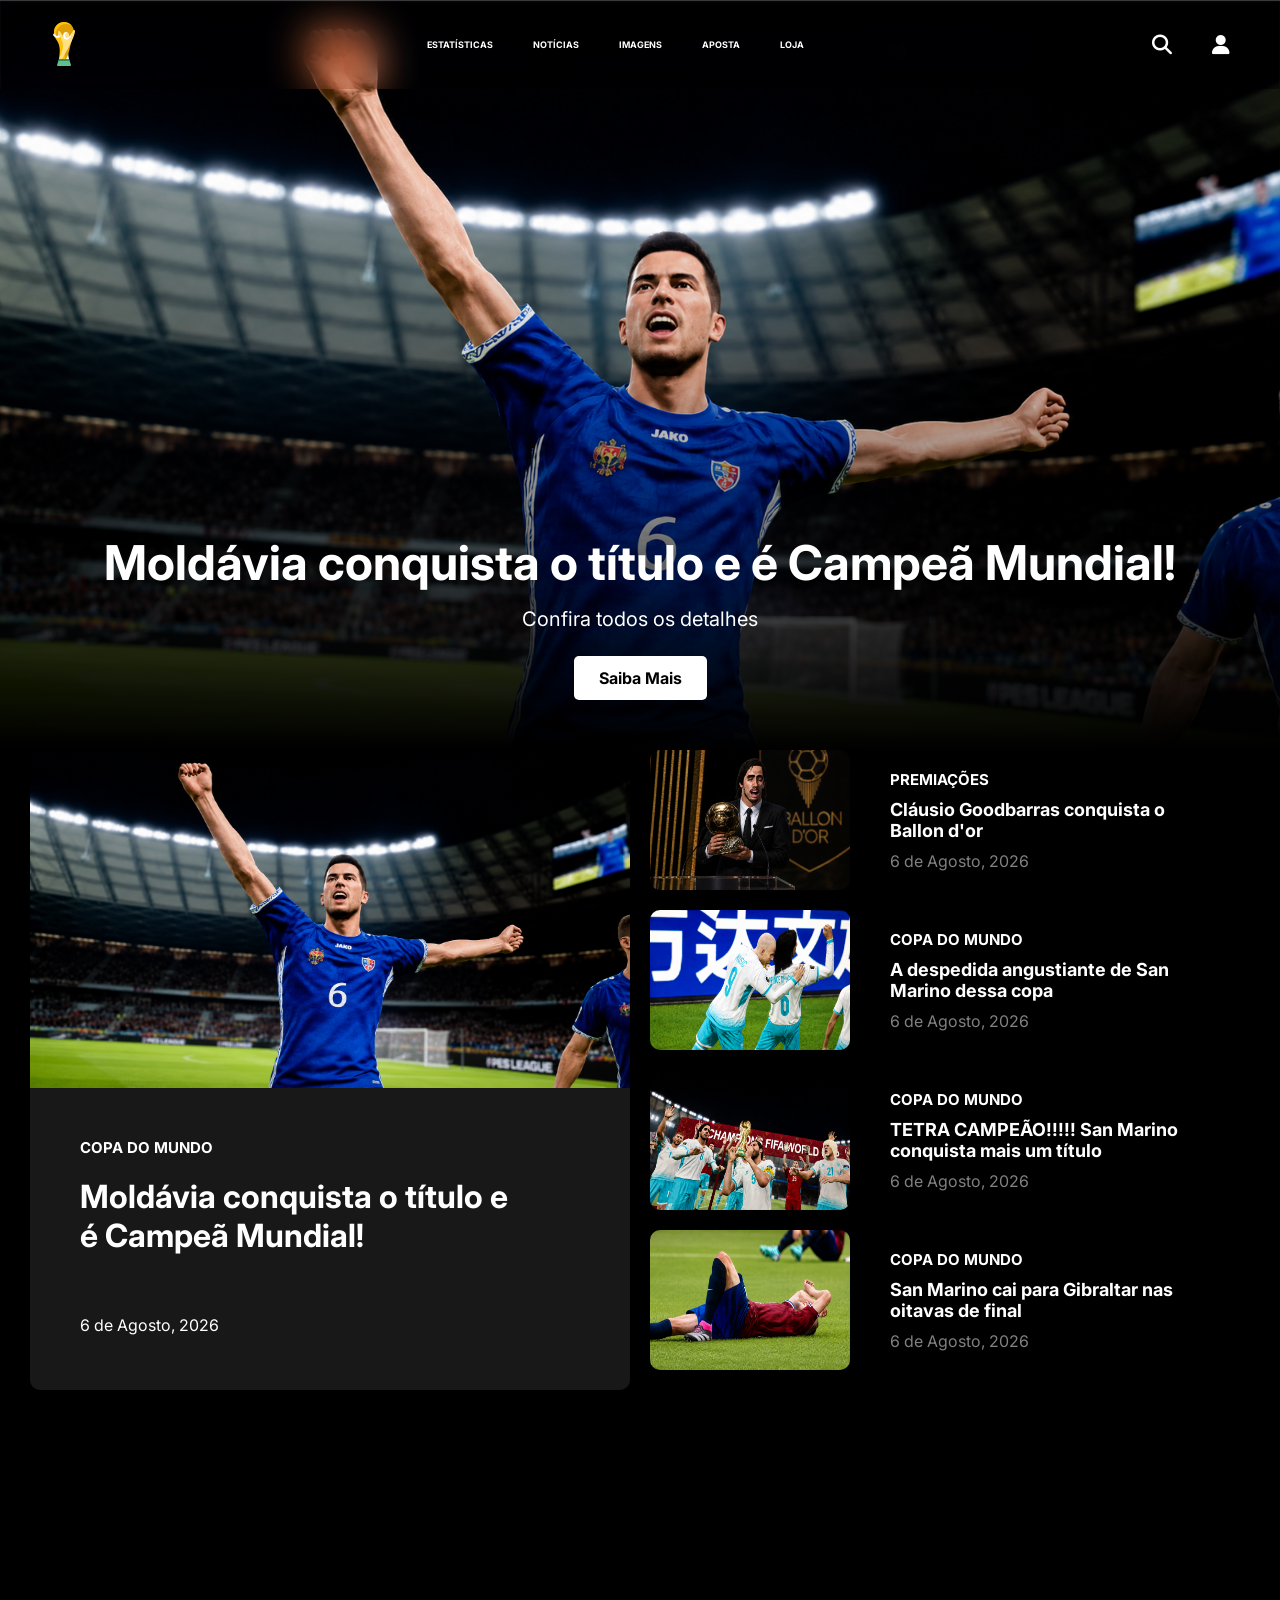
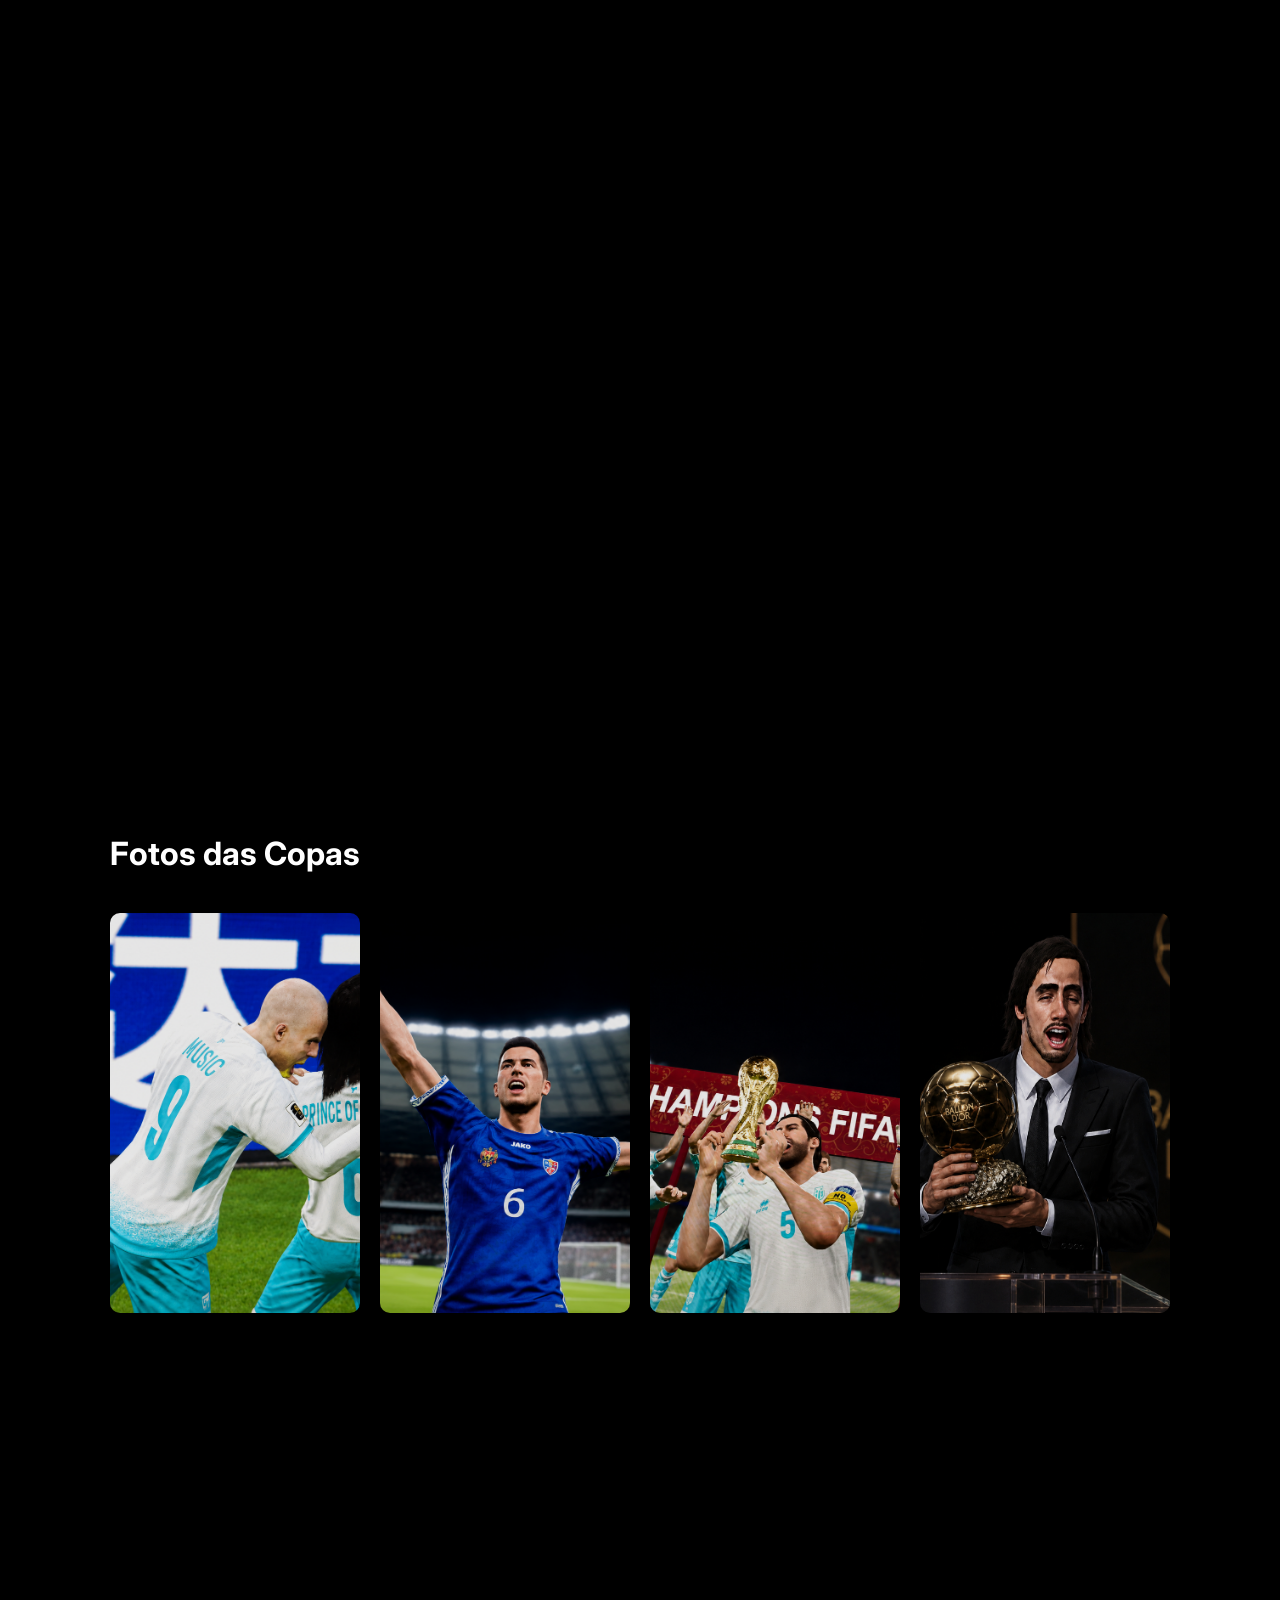
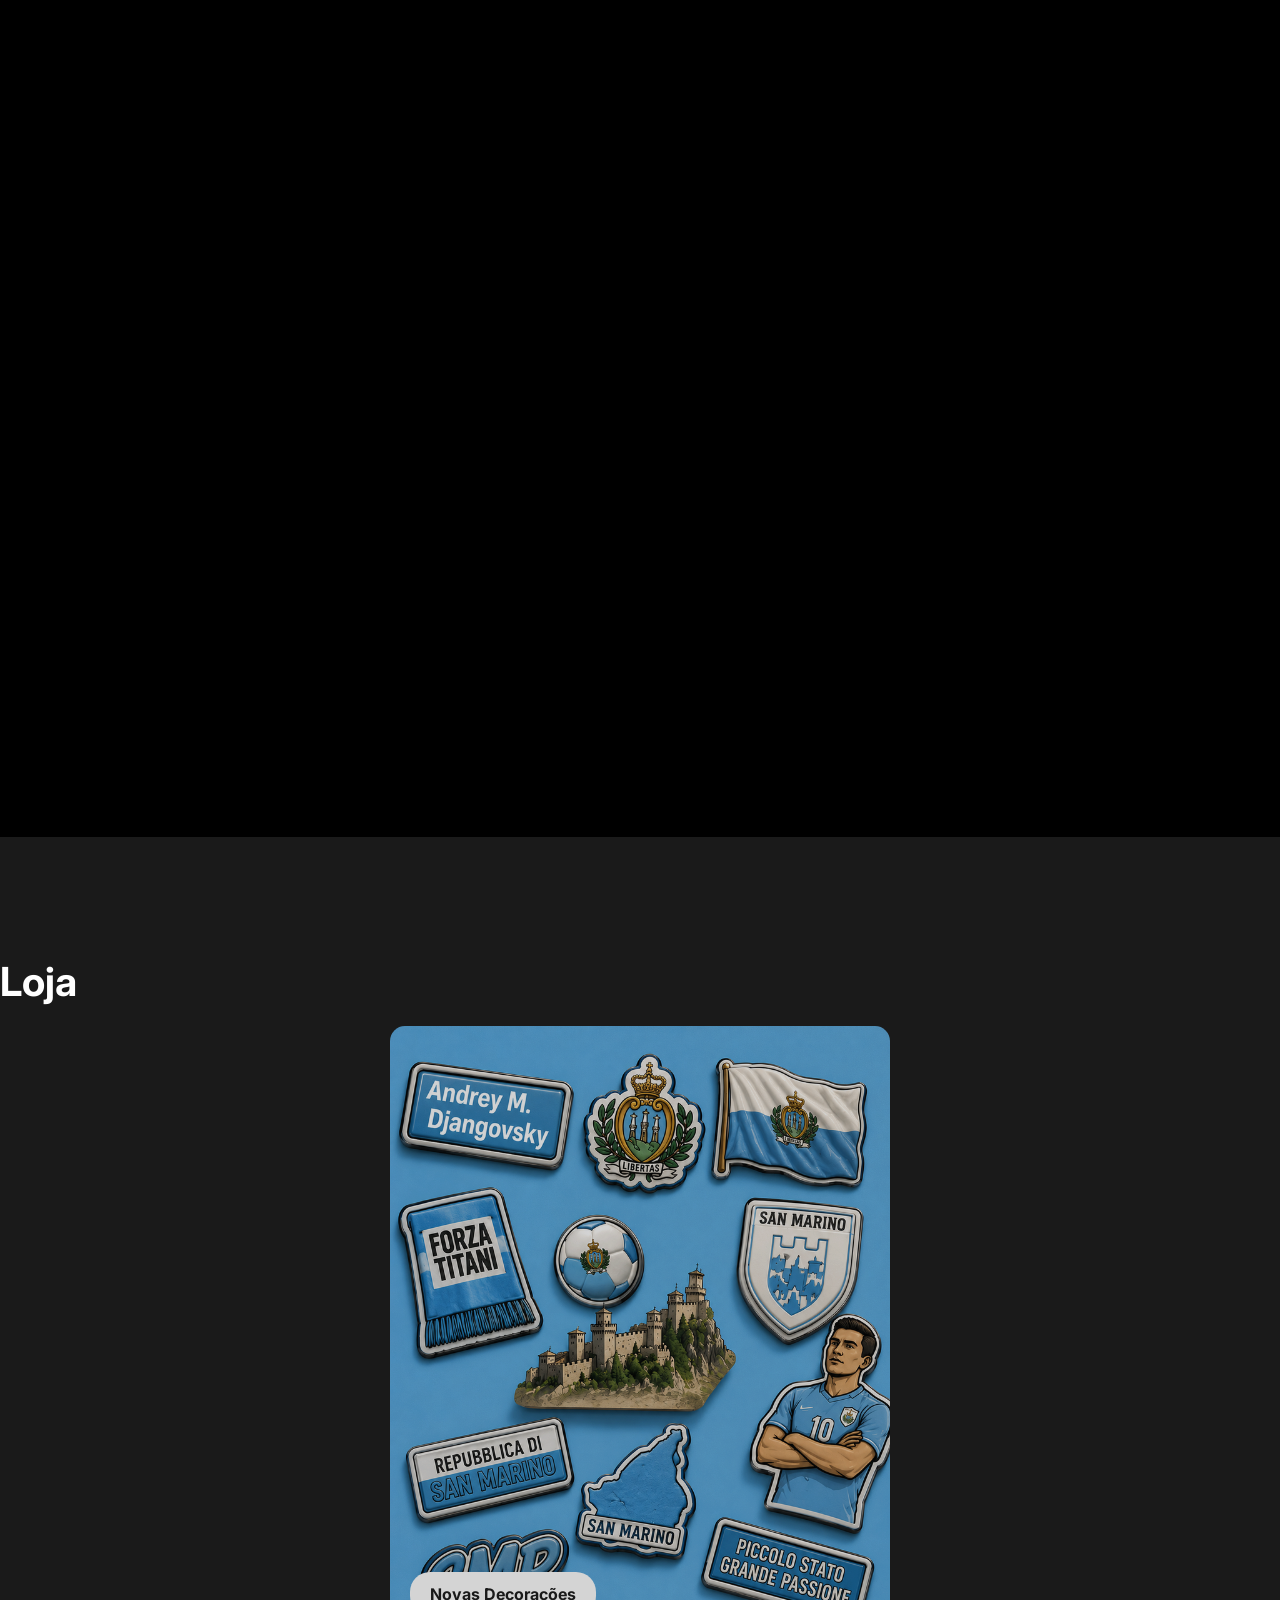
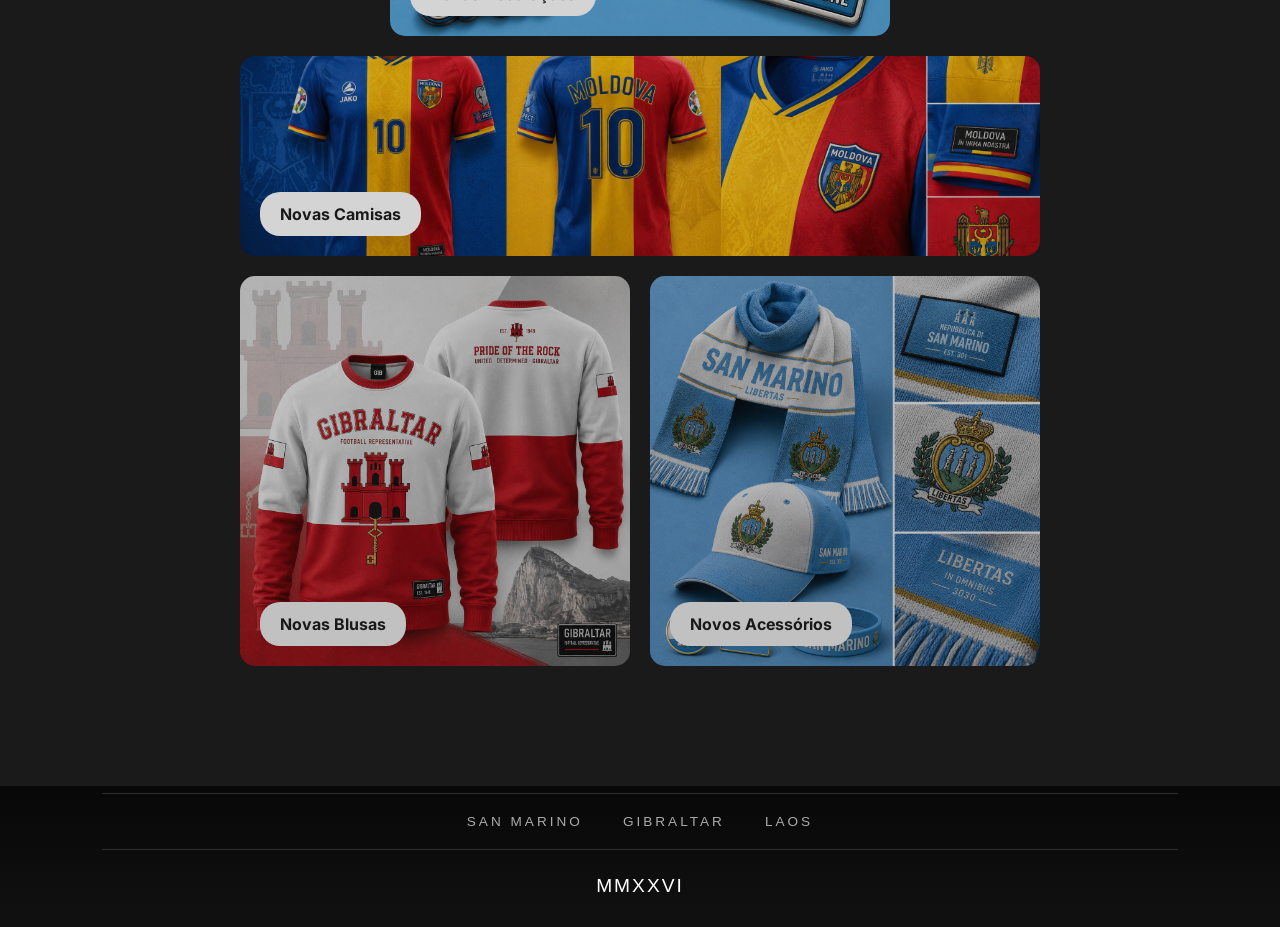
==== commit e41c39fb: "making the news page" ====
--- a/index.html
+++ b/index.html
@@ -18,6 +18,8 @@
 <body>
 
     <!-- FAZER CONTADOR DE TEMPO PARA A PRÓXIMA COPA -->
+    <!-- FAZER ÁREA DE REPLAYS -->
+    <!-- FAZER ÁREA DE FOTOS -->
     <nav>
         <a href="/index.html">
             <img src="/images/logoSite.png" alt="Logo">
@@ -84,7 +86,7 @@
                     <img src="/images/noticias/GibraltarPerdendo.png" alt="Gibraltar">
 
                     <div class="infoImage">
-                        <h1>San Marino cai para Gibraltar nas oitavas de final, mas Gibraltar também
+                        <h1>San Marino cai para Gibraltar nas oitavas de final
                         </h1>
                         <p>San Marino cai, mas os amigos Uruguaios vingam</p>
                         <a href="/noticias/gibraltar" class="newsButton">
@@ -138,7 +140,7 @@
                     <img src="/images/noticias/GibraltarPerdendo.png" alt="NEWS2">
                     <div class="infoNewsOthers">
                         <h2>COPA DO MUNDO</h2>
-                        <h1>San Marino cai para Gibraltar nas oitavas de final, mas Gibraltar também
+                        <h1>San Marino cai para Gibraltar nas oitavas de final
                         </h1>
                         <p>6 de Agosto, 2026</p>
                     </div>
--- a/style.css
+++ b/style.css
@@ -54,22 +54,7 @@
     background-color: rgba(214, 214, 214, 0.13);
 }
 
-.infoImage {
-    position: absolute;
-    bottom: 50px;
-    z-index: 2;
-    color: white;
-}
-
-.infoImage h1 {
-    font-size: 48px;
-    margin: 0 0 15px;
-}
-
-.infoImage p {
-    font-size: 20px;
-    margin: 0 0 25px;
-}
+
 
 .newsButton {
     display: inline-block;
@@ -89,7 +74,7 @@
 }
 
 .newsButton:hover {
-    background-color: #ddd;
+    background-color: #c0c0c0;
 }
 
 .rightSide-user {
@@ -172,6 +157,24 @@
 
 #next {
     right: 20px;
+}
+
+.infoImage {
+    position: absolute;
+    bottom: 50px;
+    z-index: 2;
+    color: white;
+}
+
+
+.infoImage h1 {
+    font-size: 48px;
+    margin: 0 0 15px;
+}
+
+.infoImage p {
+    font-size: 20px;
+    margin: 0 0 25px;
 }
 
 .slides {
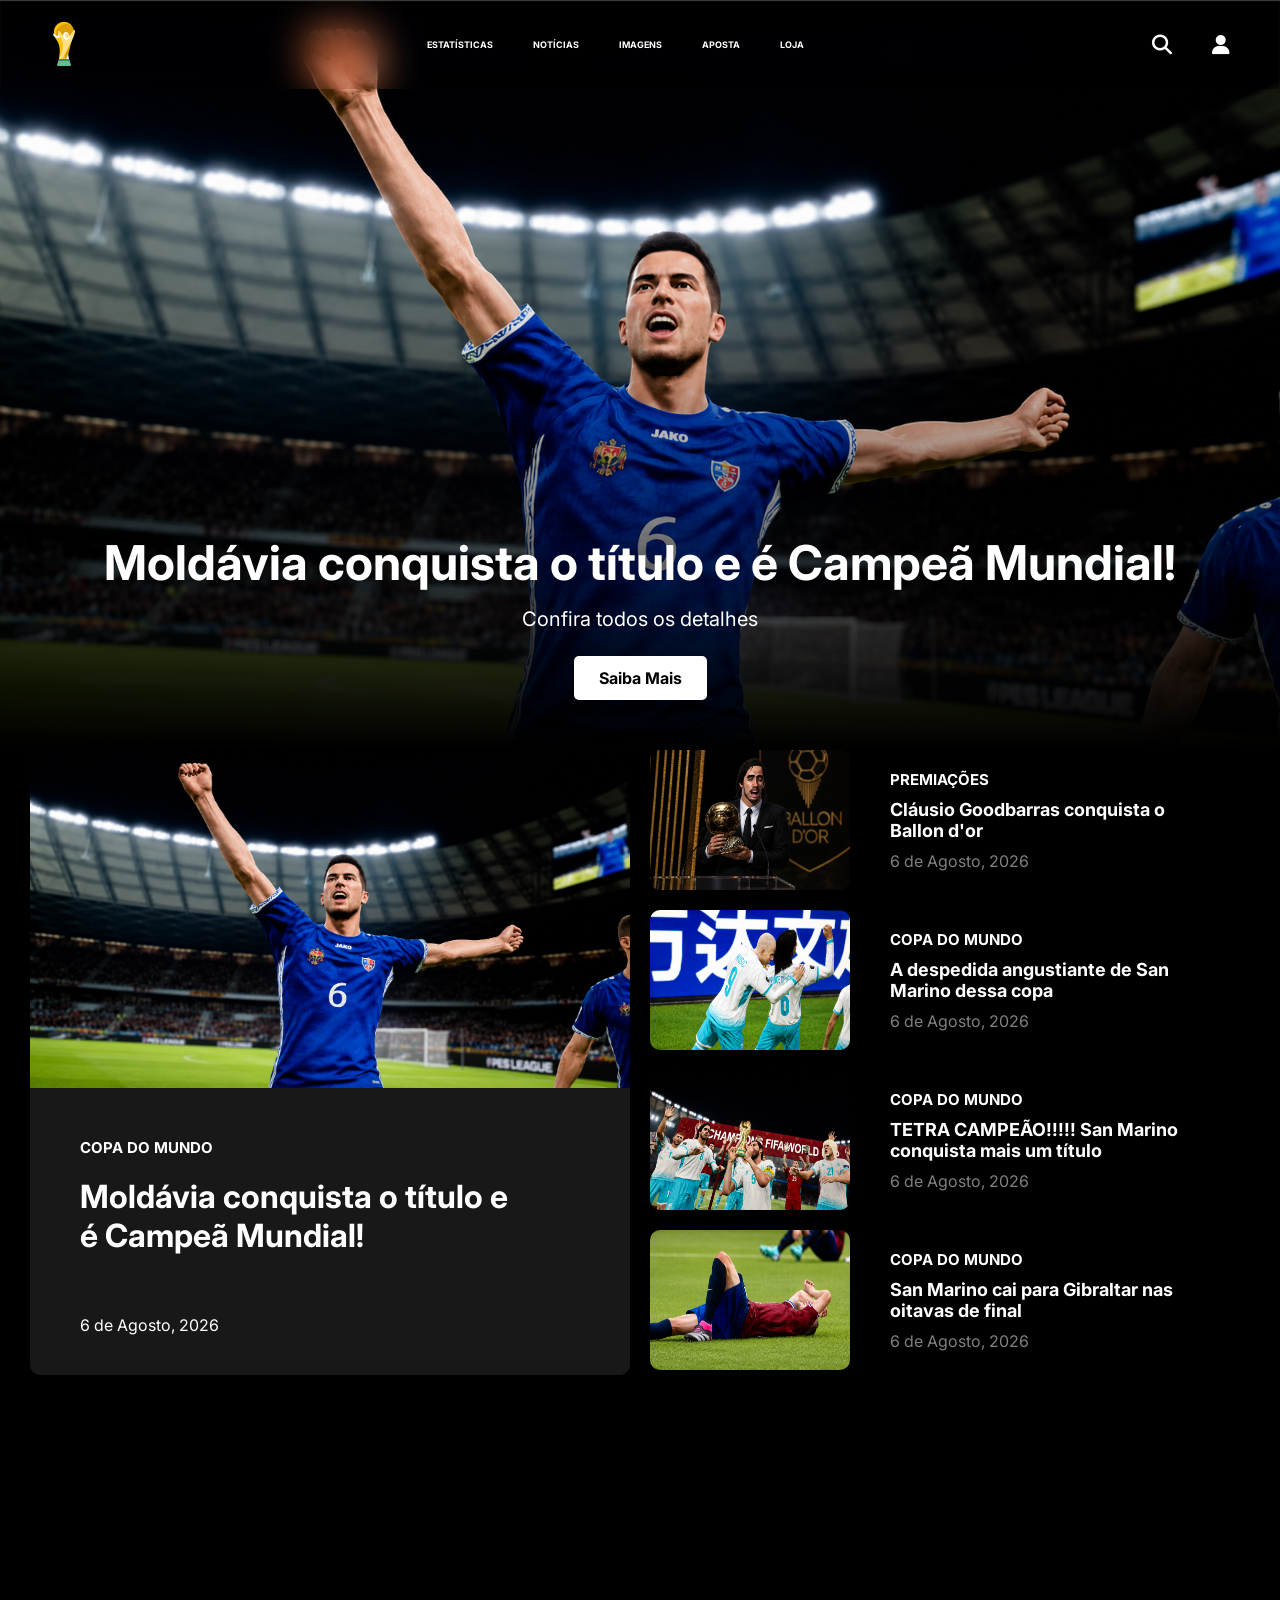
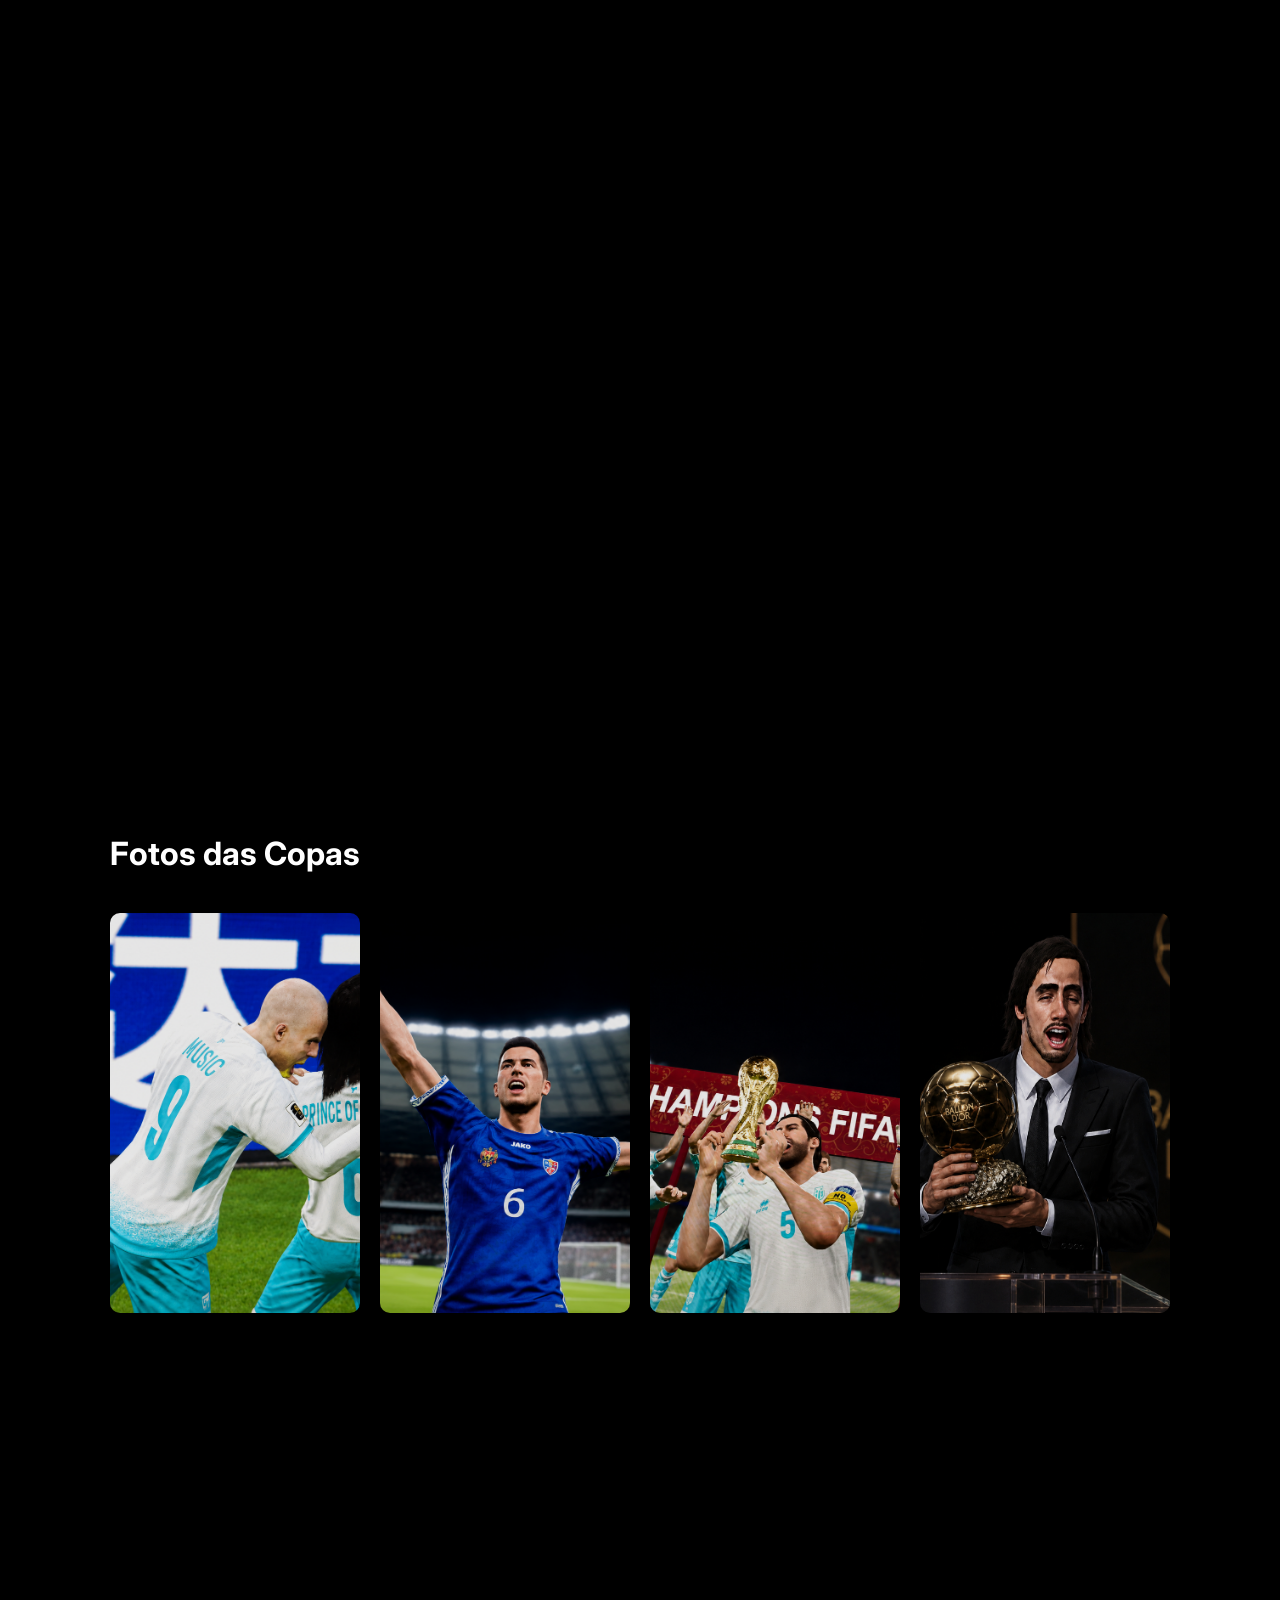
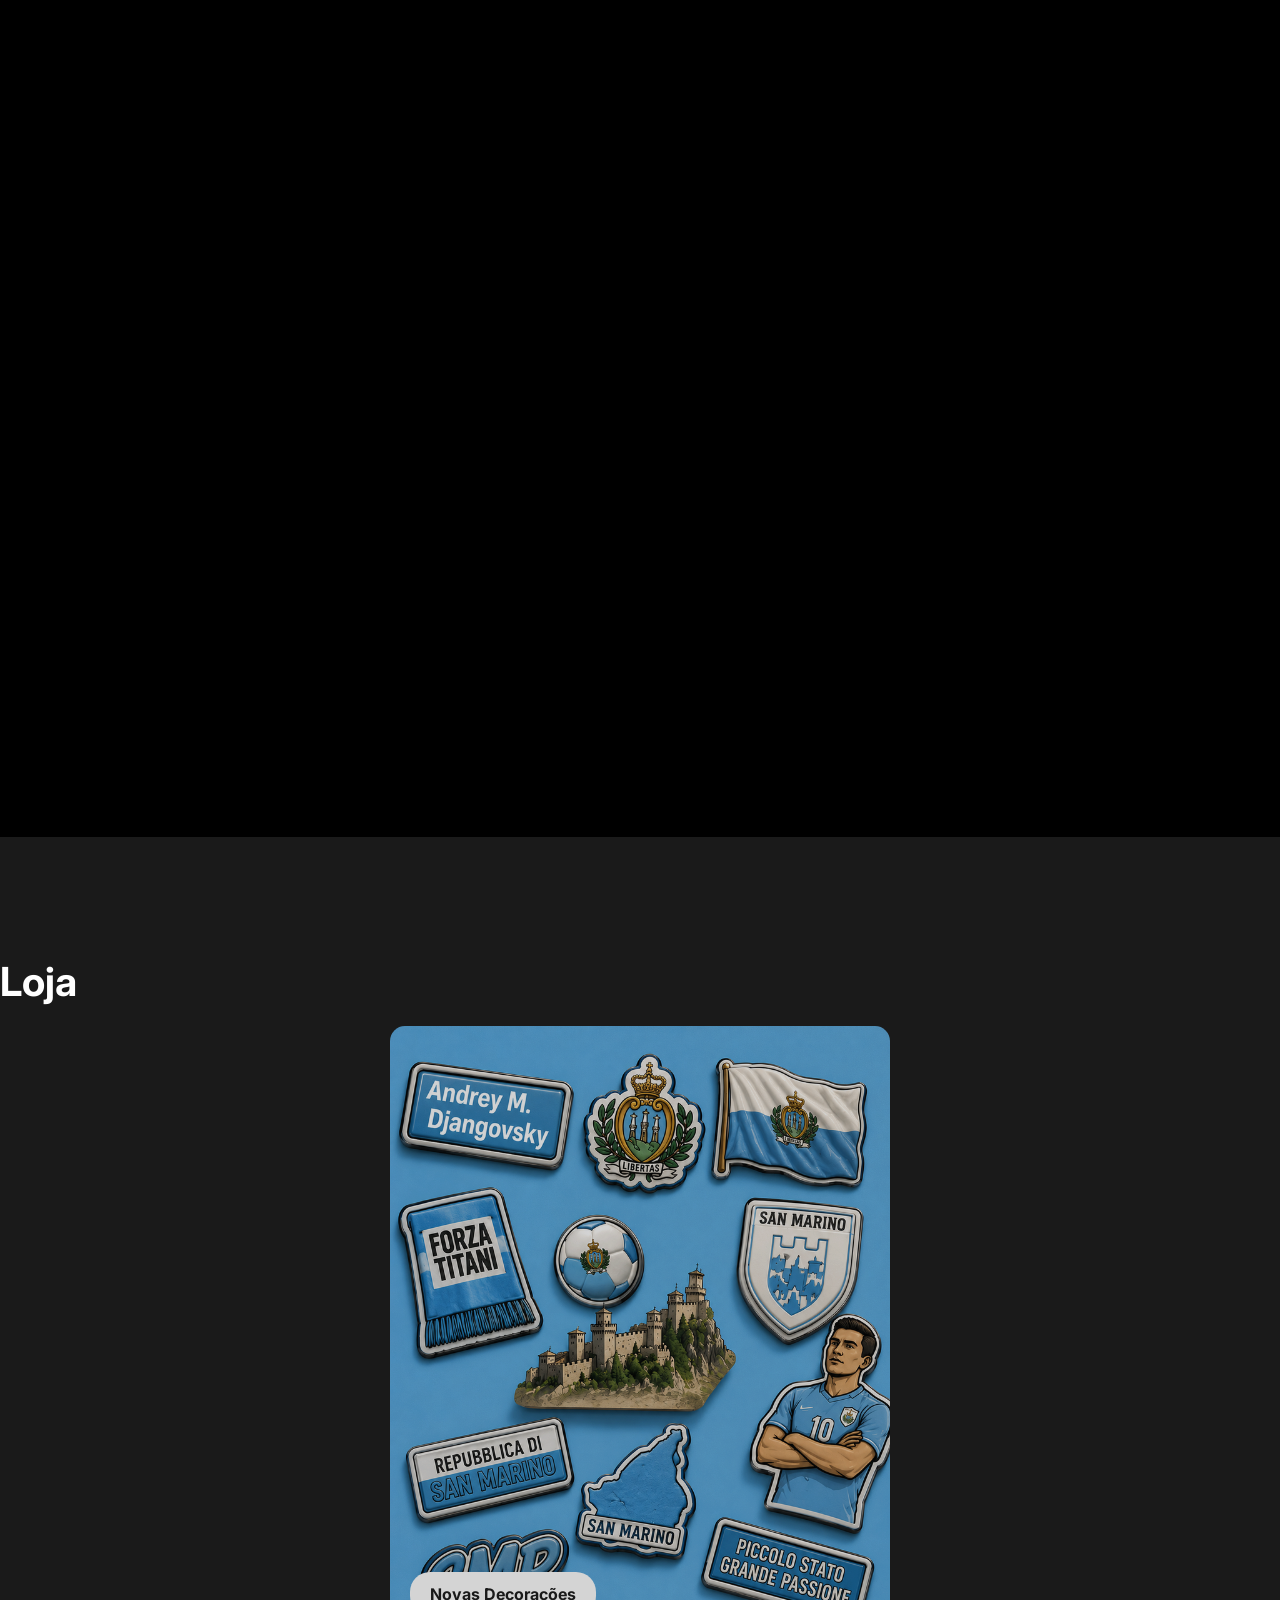
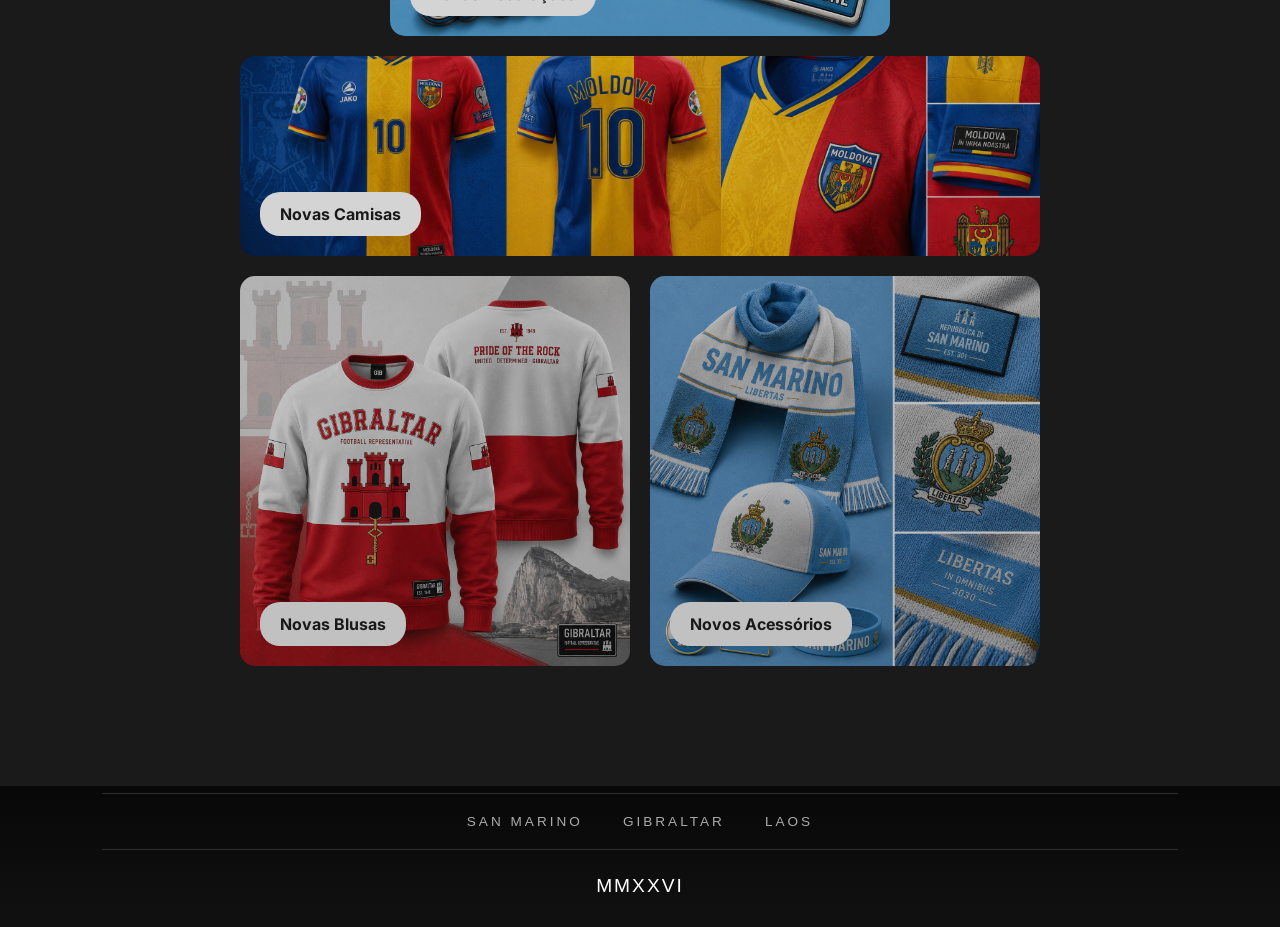
==== commit 32f56718: "juast a commit for save" ====
--- a/index.html
+++ b/index.html
@@ -12,7 +12,7 @@
     <link rel="stylesheet" href="https://cdnjs.cloudflare.com/ajax/libs/font-awesome/6.5.2/css/all.min.css">
     <link rel="stylesheet" href="style.css">
     <link rel="icon" type="image/png" href="images/logoSite.png">
-    <title>New World Cup</title>
+    <title>COPA DO MUNDO</title>
 </head>
 
 <body>
@@ -26,7 +26,9 @@
         </a>
         <div class="centralOptions">
             <h1>Estatísticas</h1>
-            <h1>Notícias</h1>
+            <a href="/portalNews/portalNews.html">
+                <h1>Notícias</h1>
+            </a>
             <h1>Imagens</h1>
             <h1>Aposta</h1>
             <h1>Loja</h1>
@@ -44,12 +46,12 @@
             <div class="slides">
 
                 <div class="slide">
-                    <img src="/images/noticias/moldavaCampea.png" alt="Moldávia campeã">
+                    <img src="/images/noticias/moldaviaCampea.png" alt="Moldávia campeã">
 
                     <div class="infoImage">
                         <h1>Moldávia conquista o título e é Campeã Mundial!</h1>
                         <p>Confira todos os detalhes</p>
-                        <a href="/noticias/moldava-campea" class="newsButton">
+                        <a href="newsPage/newsPage.html?id=13" class="newsButton">
                             Saiba Mais
                         </a>
                     </div>
@@ -62,7 +64,7 @@
                     <div class="infoImage">
                         <h1>A despedida angustiante de San Marino dessa copa</h1>
                         <p>O mundo sente por San Marino</p>
-                        <a href="/noticias/johnny-clausio" class="newsButton">
+                        <a href="newsPage/newsPage.html?id=12" class="newsButton">
                             Ler notícia
                         </a>
                     </div>
@@ -75,7 +77,7 @@
                     <div class="infoImage">
                         <h1>TETRA CAMPEÃO!!!!! San Marino conquista mais um título</h1>
                         <p>Senhoras e senhores, San Marino é TETRA CAMPEÃO MUNDIAL!</p>
-                        <a href="/noticias/san-marino" class="newsButton">
+                        <a href="newsPage/newsPage.html?id=11" class="newsButton">
                             Ler notícia
                         </a>
                     </div>
@@ -89,7 +91,7 @@
                         <h1>San Marino cai para Gibraltar nas oitavas de final
                         </h1>
                         <p>San Marino cai, mas os amigos Uruguaios vingam</p>
-                        <a href="/noticias/gibraltar" class="newsButton">
+                        <a href="newsPage/newsPage.html?id=10" class="newsButton">
                             Ler notícia
                         </a>
                     </div>
@@ -102,55 +104,65 @@
 
         <div class="cardRecentNews">
 
-            <div class="cardLeft">
-                <img src="images/noticias/moldavaCampea.png" alt="NOTICIA1">
-                <div class="infoNews1">
-                    <h2>COPA DO MUNDO</h2>
-                    <h1>Moldávia conquista o título e é Campeã Mundial!</h1>
-                    <p>6 de Agosto, 2026</p>
-                </div>
-            </div>
+            <a href="newsPage/newsPage.html?id=13">
+                <div class="cardLeft">
+                    <img src="images/noticias/moldaviaCampea.png" alt="NOTICIA1">
+                    <div class="infoNews1">
+                        <h2>COPA DO MUNDO</h2>
+                        <h1>Moldávia conquista o título e é Campeã Mundial!</h1>
+                        <p>6 de Agosto, 2026</p>
+                    </div>
+                </div>
+            </a>
 
             <div class="cardsRight">
-                <div class="cards">
-                    <img src="/images/noticias/clausioBoladeouro.png" alt="NEWS2">
-                    <div class="infoNewsOthers">
-                        <h2>PREMIAÇÕES</h2>
-                        <h1>Cláusio Goodbarras conquista o Ballon d'or</h1>
-                        <p>6 de Agosto, 2026</p>
-                    </div>
-                </div>
-                <div class="cards">
-                    <img src="/images/noticias/johnnyeclausio.png" alt="NEWS2">
-                    <div class="infoNewsOthers">
-                        <h2>COPA DO MUNDO</h2>
-                        <h1>A despedida angustiante de San Marino dessa copa</h1>
-                        <p>6 de Agosto, 2026</p>
-                    </div>
-                </div>
-                <div class="cards">
-                    <img src="/images/noticias/tetraSanMarino.png" alt="NEWS2">
-                    <div class="infoNewsOthers">
-                        <h2>COPA DO MUNDO</h2>
-                        <h1>TETRA CAMPEÃO!!!!! San Marino conquista mais um título</h1>
-                        <p>6 de Agosto, 2026</p>
-                    </div>
-                </div>
-                <div class="cards">
-                    <img src="/images/noticias/GibraltarPerdendo.png" alt="NEWS2">
-                    <div class="infoNewsOthers">
-                        <h2>COPA DO MUNDO</h2>
-                        <h1>San Marino cai para Gibraltar nas oitavas de final
-                        </h1>
-                        <p>6 de Agosto, 2026</p>
-                    </div>
-                </div>
+                <a href="newsPage/newsPage.html?id=3">
+                    <div class="cards">
+                        <img src="/images/noticias/clausioBoladeouro.png" alt="NEWS2">
+                        <div class="infoNewsOthers">
+                            <h2>PREMIAÇÕES</h2>
+                            <h1>Cláusio Goodbarras conquista o Ballon d'or</h1>
+                            <p>6 de Agosto, 2026</p>
+                        </div>
+                    </div>
+                </a>
+                <a href="newsPage/newsPage.html?id=12">
+                    <div class="cards">
+                        <img src="/images/noticias/johnnyeclausio.png" alt="NEWS2">
+                        <div class="infoNewsOthers">
+                            <h2>COPA DO MUNDO</h2>
+                            <h1>A despedida angustiante de San Marino dessa copa</h1>
+                            <p>6 de Agosto, 2026</p>
+                        </div>
+                    </div>
+                </a>
+                <a href="newsPage/newsPage.html?id=11">
+                    <div class="cards">
+                        <img src="/images/noticias/tetraSanMarino.png" alt="NEWS2">
+                        <div class="infoNewsOthers">
+                            <h2>COPA DO MUNDO</h2>
+                            <h1>TETRA CAMPEÃO!!!!! San Marino conquista mais um título</h1>
+                            <p>6 de Agosto, 2026</p>
+                        </div>
+                    </div>
+                </a>
+                <a href="newsPage/newsPage.html?id=11">
+                    <div class="cards">
+                        <img src="/images/noticias/GibraltarPerdendo.png" alt="NEWS2">
+                        <div class="infoNewsOthers">
+                            <h2>COPA DO MUNDO</h2>
+                            <h1>San Marino cai para Gibraltar nas oitavas de final
+                            </h1>
+                            <p>6 de Agosto, 2026</p>
+                        </div>
+                    </div>
+                </a>
             </div>
         </div>
 
         <div class="cardVideo">
             <video width="100%" height="900px" autoplay loop muted>
-                <source src="images/teste.mp4" type="video/mp4">
+                <source src="images/clip1.mp4" type="video/mp4">
             </video>
         </div>
 
@@ -158,7 +170,7 @@
             <h1>Fotos das Copas</h1>
             <div class="cardImages">
                 <img src="/images/noticias/johnnyeclausio.png" alt="">
-                <img src="/images/noticias/moldavaCampea.png" alt="">
+                <img src="/images/noticias/moldaviaCampea.png" alt="">
                 <img src="/images/noticias/tetraSanMarino.png" alt="">
                 <img src="/images/noticias/clausioBoladeouro.png" alt="">
             </div>
--- a/style.css
+++ b/style.css
@@ -3,6 +3,12 @@
     padding: 0;
     box-sizing: border-box;
     font-family: "Inter", sans-serif;
+    text-decoration: none;
+}
+
+a {
+    text-decoration: none;
+    color: white;
 }
 
 ::-webkit-scrollbar {
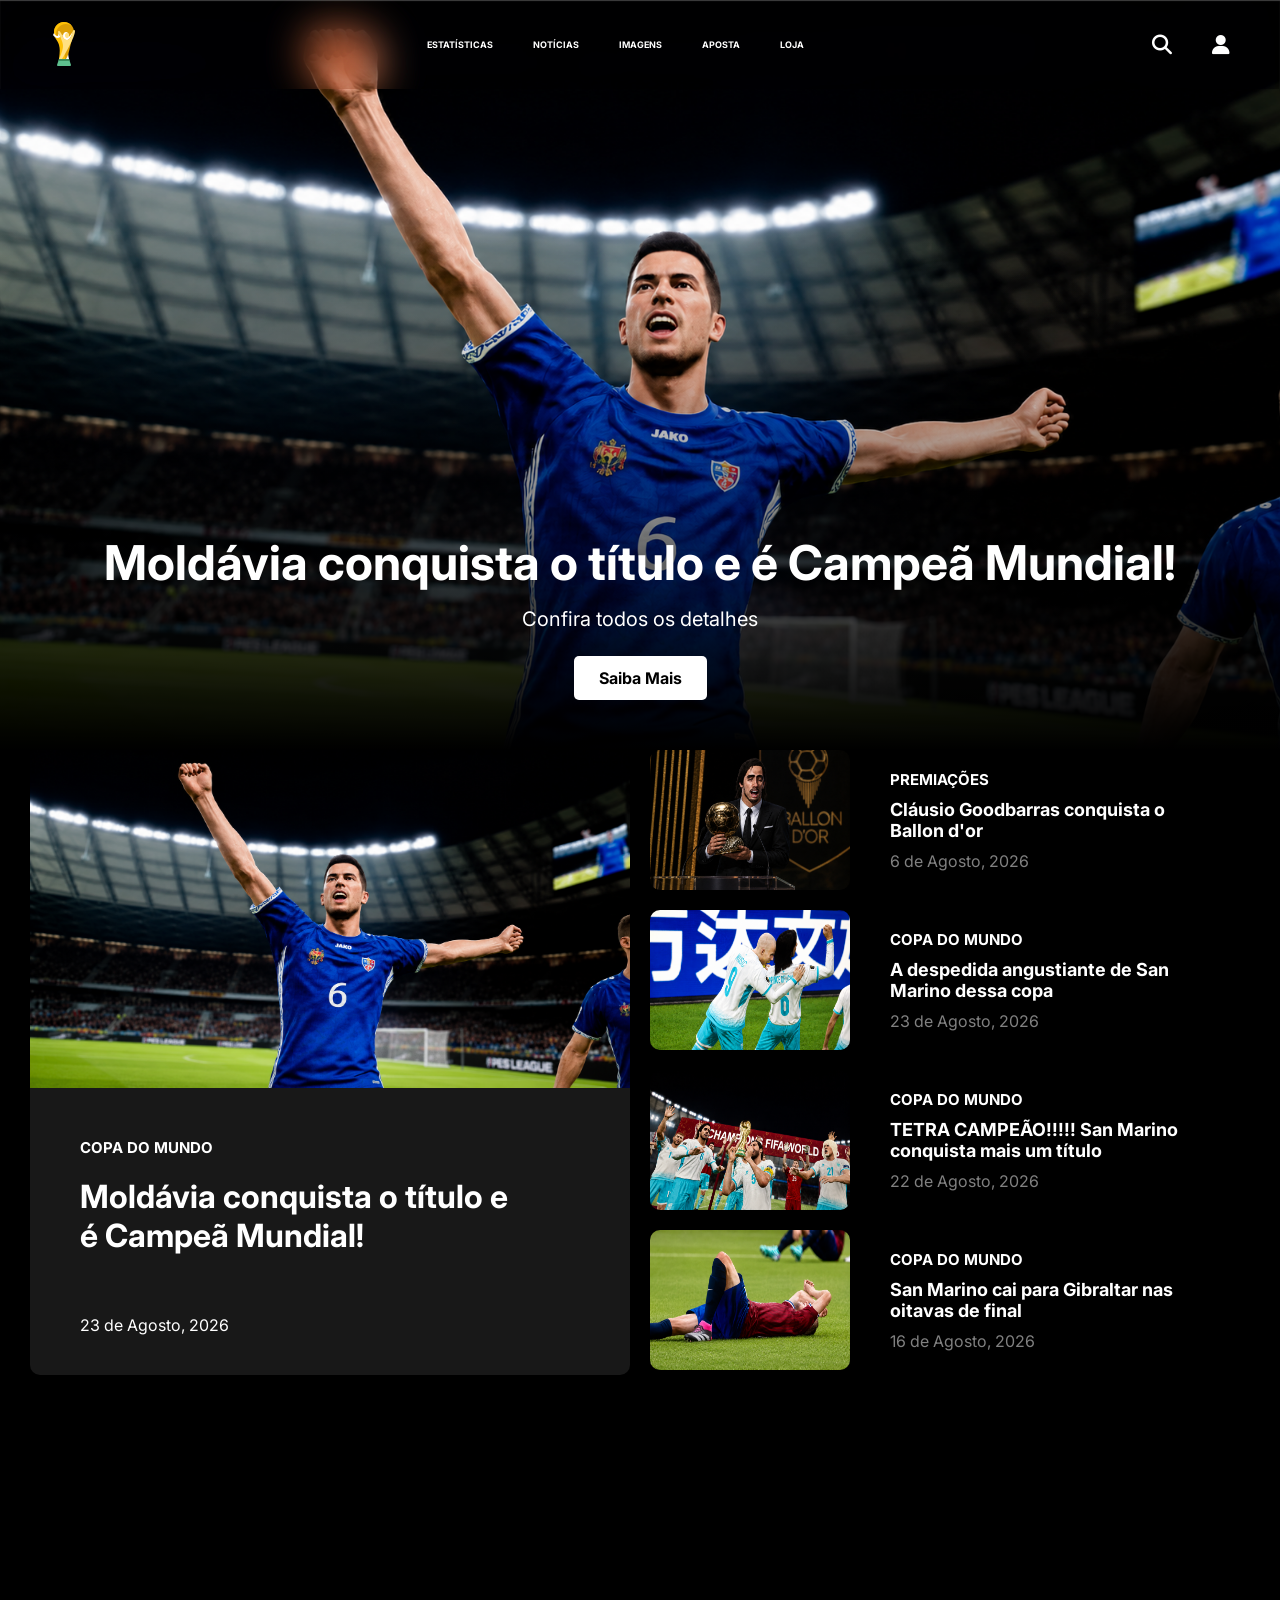
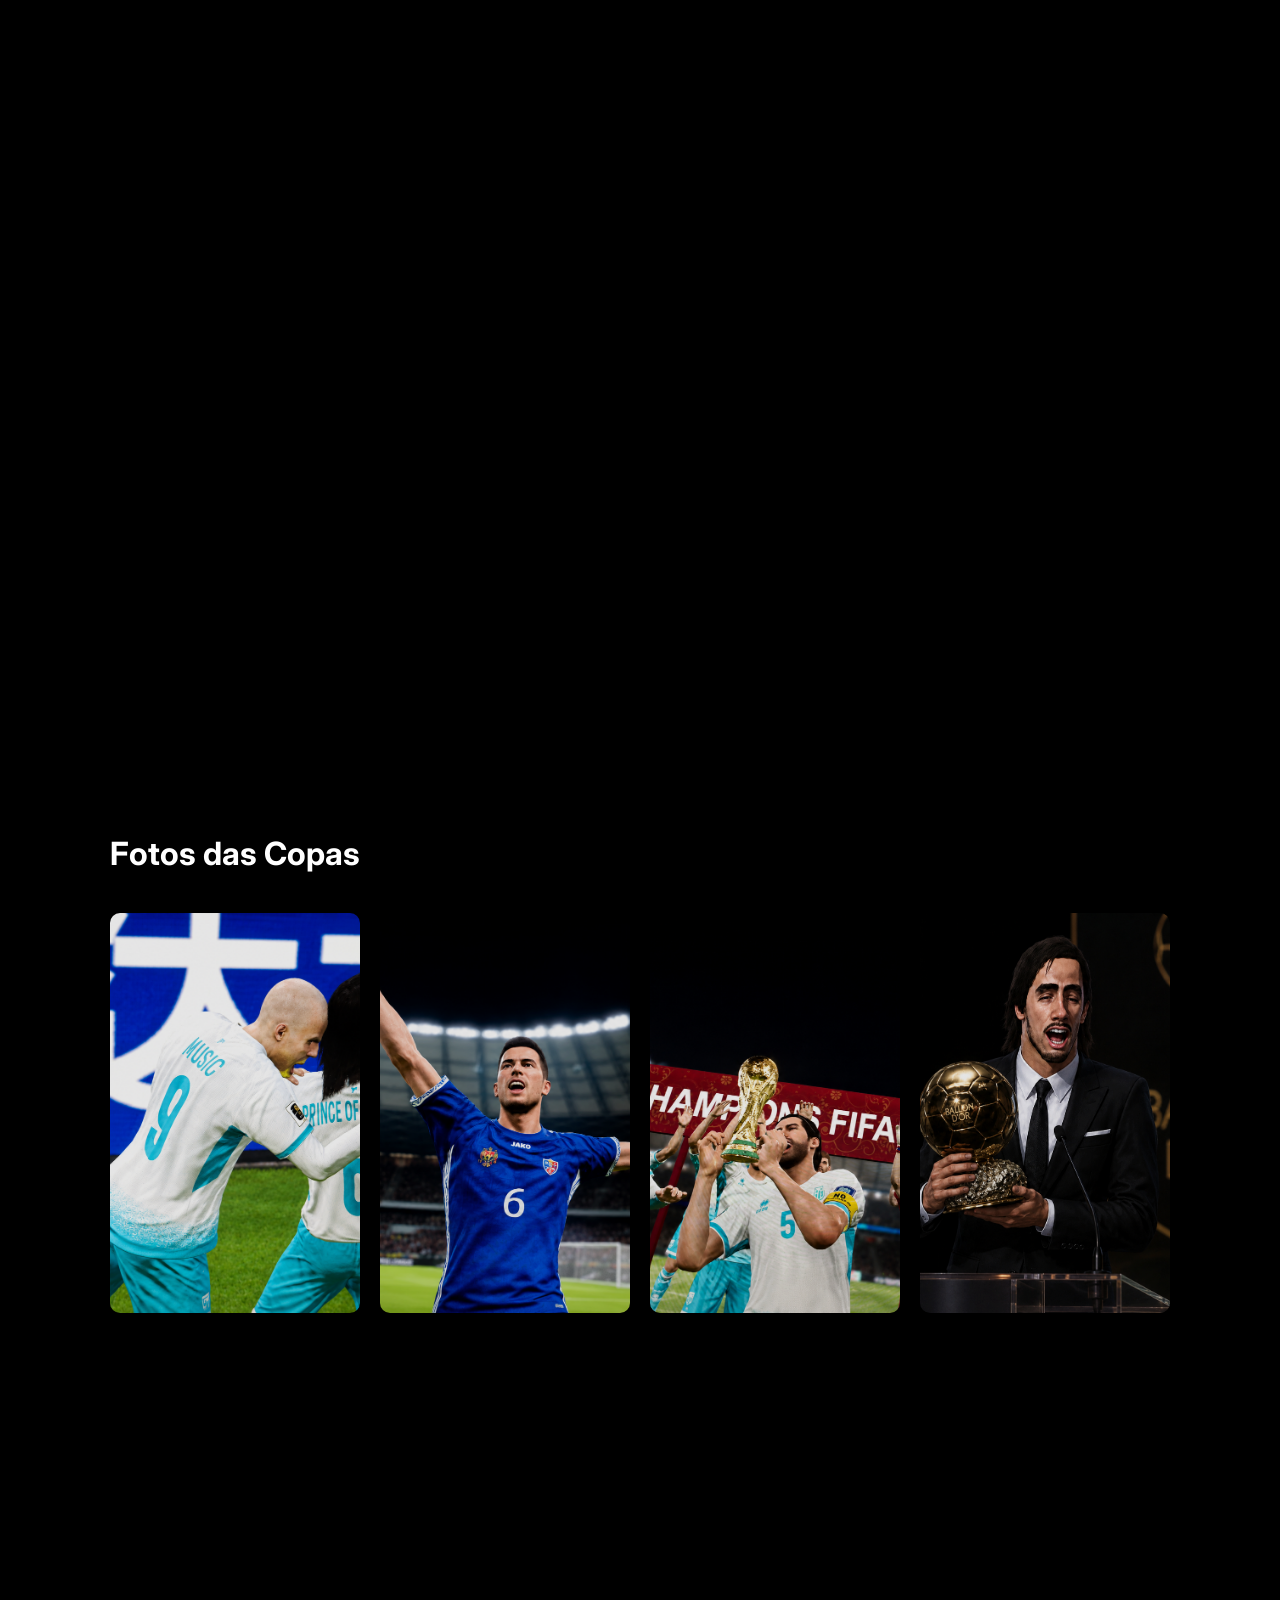
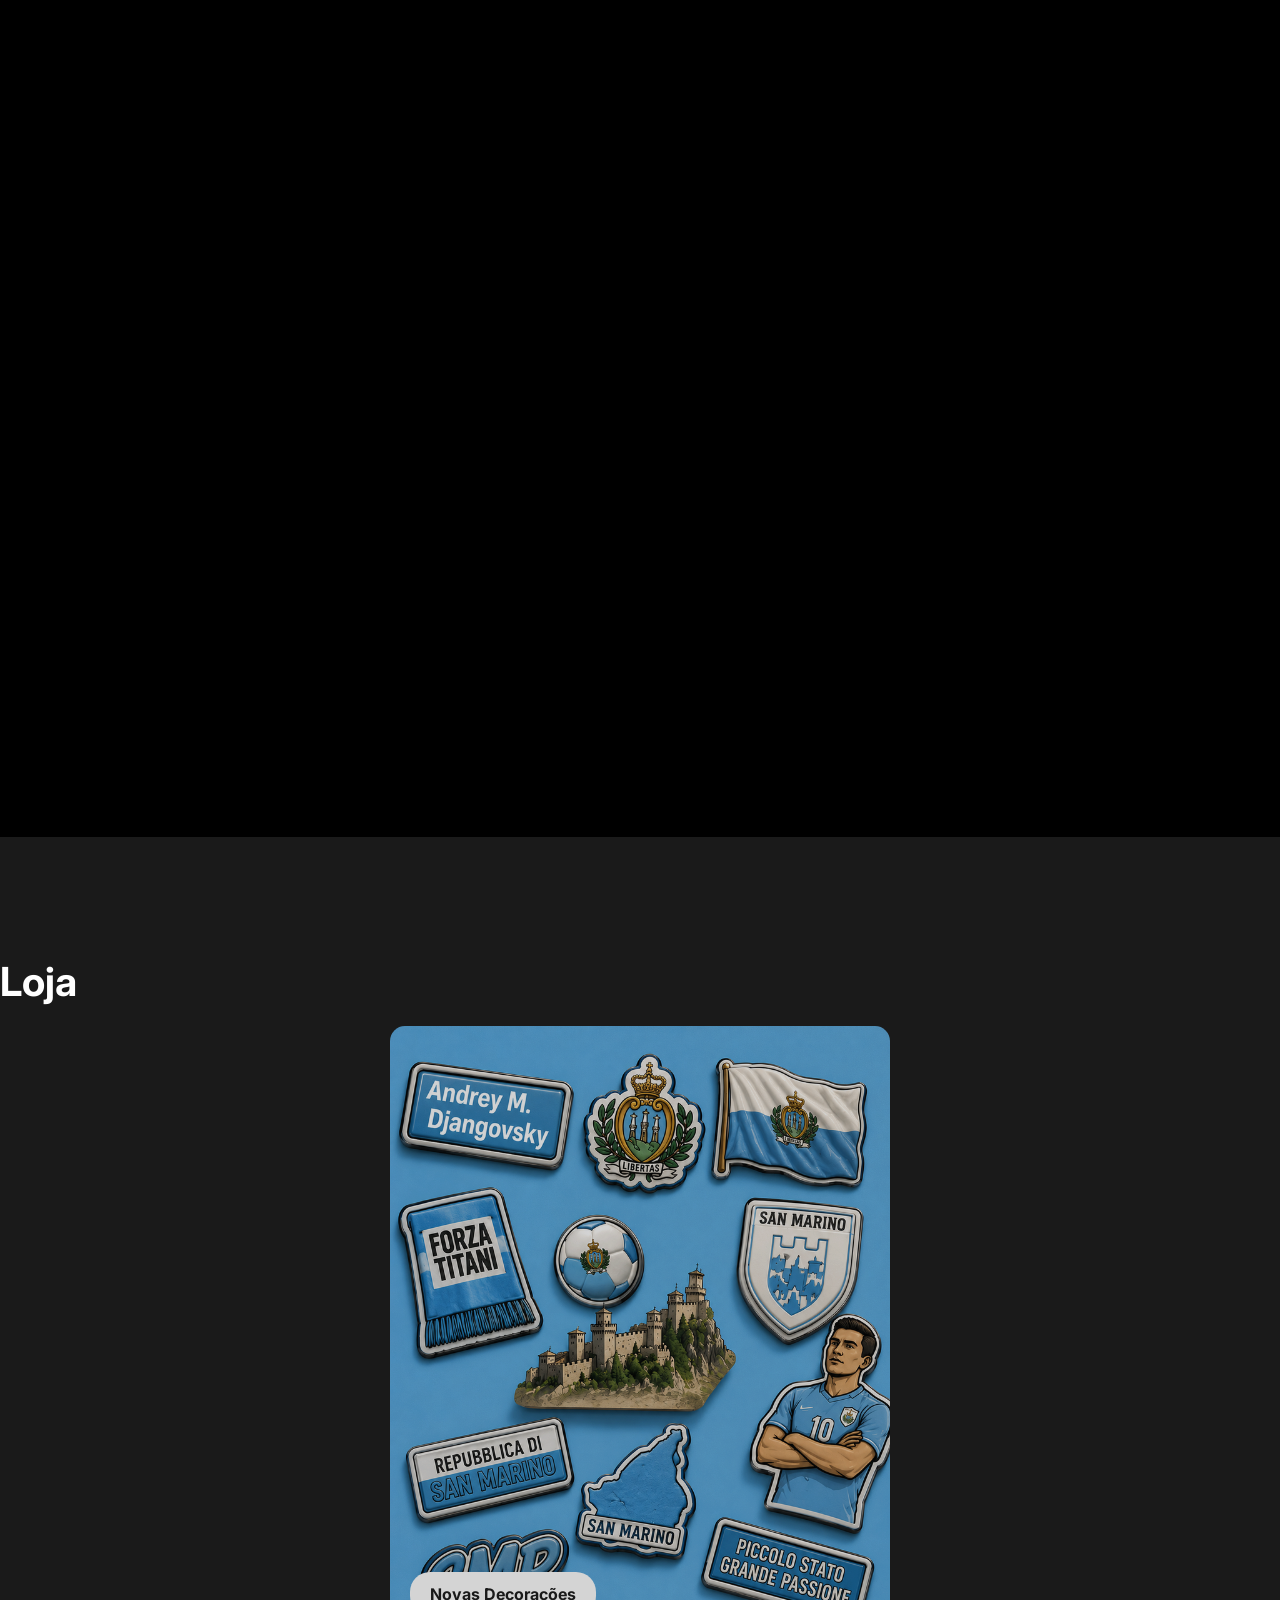
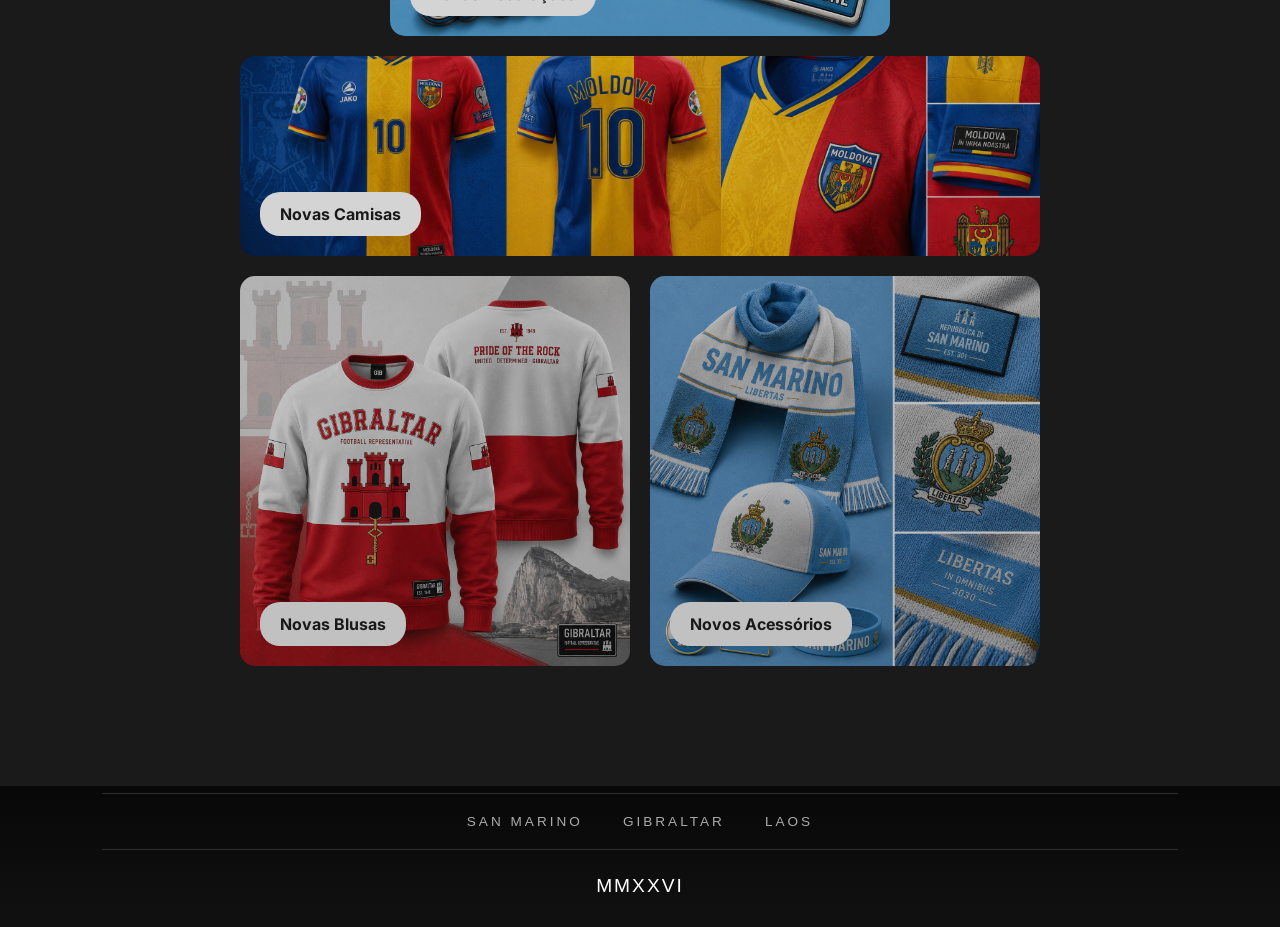
==== commit 8322aead: "responsive" ====
--- a/index.html
+++ b/index.html
@@ -110,7 +110,7 @@
                     <div class="infoNews1">
                         <h2>COPA DO MUNDO</h2>
                         <h1>Moldávia conquista o título e é Campeã Mundial!</h1>
-                        <p>6 de Agosto, 2026</p>
+                        <p>23 de Agosto, 2026</p>
                     </div>
                 </div>
             </a>
@@ -132,7 +132,7 @@
                         <div class="infoNewsOthers">
                             <h2>COPA DO MUNDO</h2>
                             <h1>A despedida angustiante de San Marino dessa copa</h1>
-                            <p>6 de Agosto, 2026</p>
+                            <p>23 de Agosto, 2026</p>
                         </div>
                     </div>
                 </a>
@@ -142,7 +142,7 @@
                         <div class="infoNewsOthers">
                             <h2>COPA DO MUNDO</h2>
                             <h1>TETRA CAMPEÃO!!!!! San Marino conquista mais um título</h1>
-                            <p>6 de Agosto, 2026</p>
+                            <p>22 de Agosto, 2026</p>
                         </div>
                     </div>
                 </a>
@@ -153,7 +153,7 @@
                             <h2>COPA DO MUNDO</h2>
                             <h1>San Marino cai para Gibraltar nas oitavas de final
                             </h1>
-                            <p>6 de Agosto, 2026</p>
+                            <p>16 de Agosto, 2026</p>
                         </div>
                     </div>
                 </a>
--- a/style.css
+++ b/style.css
@@ -577,4 +577,347 @@
         flex-direction: column;
         gap: 15px;
     }
-}+}
+
+/* ===== Responsividade ===== */
+
+html {
+    width: 100%;
+    overflow-x: hidden;
+}
+
+img,
+video {
+    max-width: 100%;
+}
+
+@media (max-width: 1100px) {
+    .cardRecentNews {
+        width: 92%;
+    }
+
+    .cardLeft img {
+        width: 100%;
+    }
+
+    .cardLeft {
+        flex: 1 1 42%;
+    }
+
+    .cardsRight {
+        flex: 1 1 58%;
+    }
+
+    .cards {
+        max-width: 100%;
+    }
+
+    .leftSideStore {
+        width: min(500px, 45vw);
+    }
+
+    .rightUpSideStore {
+        width: min(800px, 50vw);
+    }
+
+    .lojaCards {
+        padding-left: 4%;
+        padding-right: 4%;
+    }
+
+    .lojaCards h1 {
+        max-width: 100%;
+    }
+}
+
+@media (max-width: 800px) {
+    nav {
+        padding: 12px 18px;
+        gap: 8px;
+        min-height: 58px;
+    }
+
+    nav > a img {
+        width: 42px;
+        height: auto;
+    }
+
+    nav h1 {
+        padding: 7px;
+        font-size: 10px;
+    }
+
+    .centralOptions {
+        gap: 4px;
+        flex-wrap: wrap;
+        justify-content: center;
+    }
+
+    .rightSide-user {
+        gap: 4px;
+    }
+
+    .rightSide-user i {
+        font-size: 16px;
+        padding: 7px;
+    }
+
+    .slider {
+        height: 68vh;
+        min-height: 500px;
+        max-height: 700px;
+    }
+
+    .infoImage {
+        left: 7%;
+        right: 7%;
+        bottom: 35px;
+        text-align: left;
+    }
+
+    .infoImage h1 {
+        font-size: clamp(28px, 5vw, 42px);
+    }
+
+    .infoImage p {
+        font-size: 16px;
+    }
+
+    #prev,
+    #next {
+        padding: 10px 14px;
+        font-size: 24px;
+    }
+
+    .cardRecentNews {
+        width: 92%;
+        flex-direction: column;
+        gap: 20px;
+        padding-bottom: 50px;
+    }
+
+    .cardLeft {
+        width: 100%;
+        gap: 25px;
+    }
+
+    .infoNews1 {
+        padding: 0 25px 25px;
+        max-width: none;
+    }
+
+    .infoNews1 h1 {
+        padding: 15px 0 30px;
+        font-size: 24px;
+    }
+
+    .cardsRight {
+        width: 100%;
+    }
+
+    .cards {
+        margin: 0 0 15px;
+        padding: 12px;
+        gap: 18px;
+        max-height: none;
+    }
+
+    .cards img {
+        width: 140px;
+        min-width: 140px;
+        min-height: 100px;
+        height: 100px;
+    }
+
+    .cards h1 {
+        font-size: 16px;
+    }
+
+    .cardVideo video {
+        height: auto !important;
+        min-height: 0;
+        width: 100%;
+        object-fit: cover;
+    }
+
+    .imagesPhotos {
+        width: 92%;
+        padding: 40px 0 70px;
+        gap: 25px;
+    }
+
+    .cardImages {
+        display: grid;
+        grid-template-columns: repeat(2, 1fr);
+        gap: 12px;
+    }
+
+    .cardImages img {
+        width: 100%;
+        height: auto;
+        aspect-ratio: 5 / 7;
+    }
+
+    .lojaCards {
+        top: 0;
+        padding: 60px 4% 70px;
+        gap: 15px;
+    }
+
+    .lojaCards h1 {
+        font-size: 32px;
+    }
+
+    .leftSideStore,
+    .rightUpSideStore {
+        width: 100%;
+    }
+
+    .leftSideStore {
+        height: auto;
+        aspect-ratio: 5 / 6;
+    }
+
+    .upSideStore {
+        height: auto;
+        aspect-ratio: 3 / 1;
+    }
+
+    .downSide {
+        gap: 15px;
+    }
+
+    .lojaCards button {
+        left: 12px;
+        bottom: 12px;
+        padding: 10px 15px;
+        font-size: 14px;
+    }
+
+    .siteStates {
+        gap: 20px;
+    }
+}
+
+@media (max-width: 500px) {
+    nav {
+        flex-wrap: wrap;
+        justify-content: space-between;
+    }
+
+    nav > a {
+        flex: 0 0 auto;
+    }
+
+    .rightSide-user {
+        flex: 0 0 auto;
+    }
+
+    .centralOptions {
+        order: 3;
+        width: 100%;
+        overflow-x: auto;
+        flex-wrap: nowrap;
+        justify-content: flex-start;
+        padding-bottom: 2px;
+        scrollbar-width: none;
+    }
+
+    .centralOptions::-webkit-scrollbar {
+        display: none;
+    }
+
+    .centralOptions h1 {
+        white-space: nowrap;
+    }
+
+    .slider {
+        height: 72vh;
+        min-height: 480px;
+    }
+
+    .infoImage {
+        bottom: 25px;
+    }
+
+    .infoImage h1 {
+        font-size: 26px;
+        line-height: 1.15;
+    }
+
+    .infoImage p {
+        font-size: 14px;
+        margin-bottom: 18px;
+    }
+
+    .newsButton {
+        padding: 10px 16px;
+        font-size: 14px;
+    }
+
+    #prev,
+    #next {
+        top: 48%;
+        padding: 8px 10px;
+        font-size: 20px;
+    }
+
+    #prev {
+        left: 8px;
+    }
+
+    #next {
+        right: 8px;
+    }
+
+    .cards {
+        align-items: flex-start;
+    }
+
+    .cards img {
+        width: 105px;
+        min-width: 105px;
+        height: 85px;
+        min-height: 85px;
+    }
+
+    .cards h2 {
+        font-size: 12px;
+    }
+
+    .cards h1 {
+        font-size: 14px;
+        padding: 6px 0;
+    }
+
+    .cards p {
+        font-size: 12px;
+    }
+
+    .cardImages {
+        grid-template-columns: 1fr 1fr;
+    }
+
+    .downSide {
+        flex-direction: column;
+    }
+
+    .downLeftSideStore,
+    .downRightSideStore {
+        width: 100%;
+    }
+}
+
+@media (max-width: 360px) {
+    nav h1 {
+        font-size: 9px;
+    }
+
+    .infoImage h1 {
+        font-size: 23px;
+    }
+
+    .cardImages {
+        grid-template-columns: 1fr;
+    }
+}
